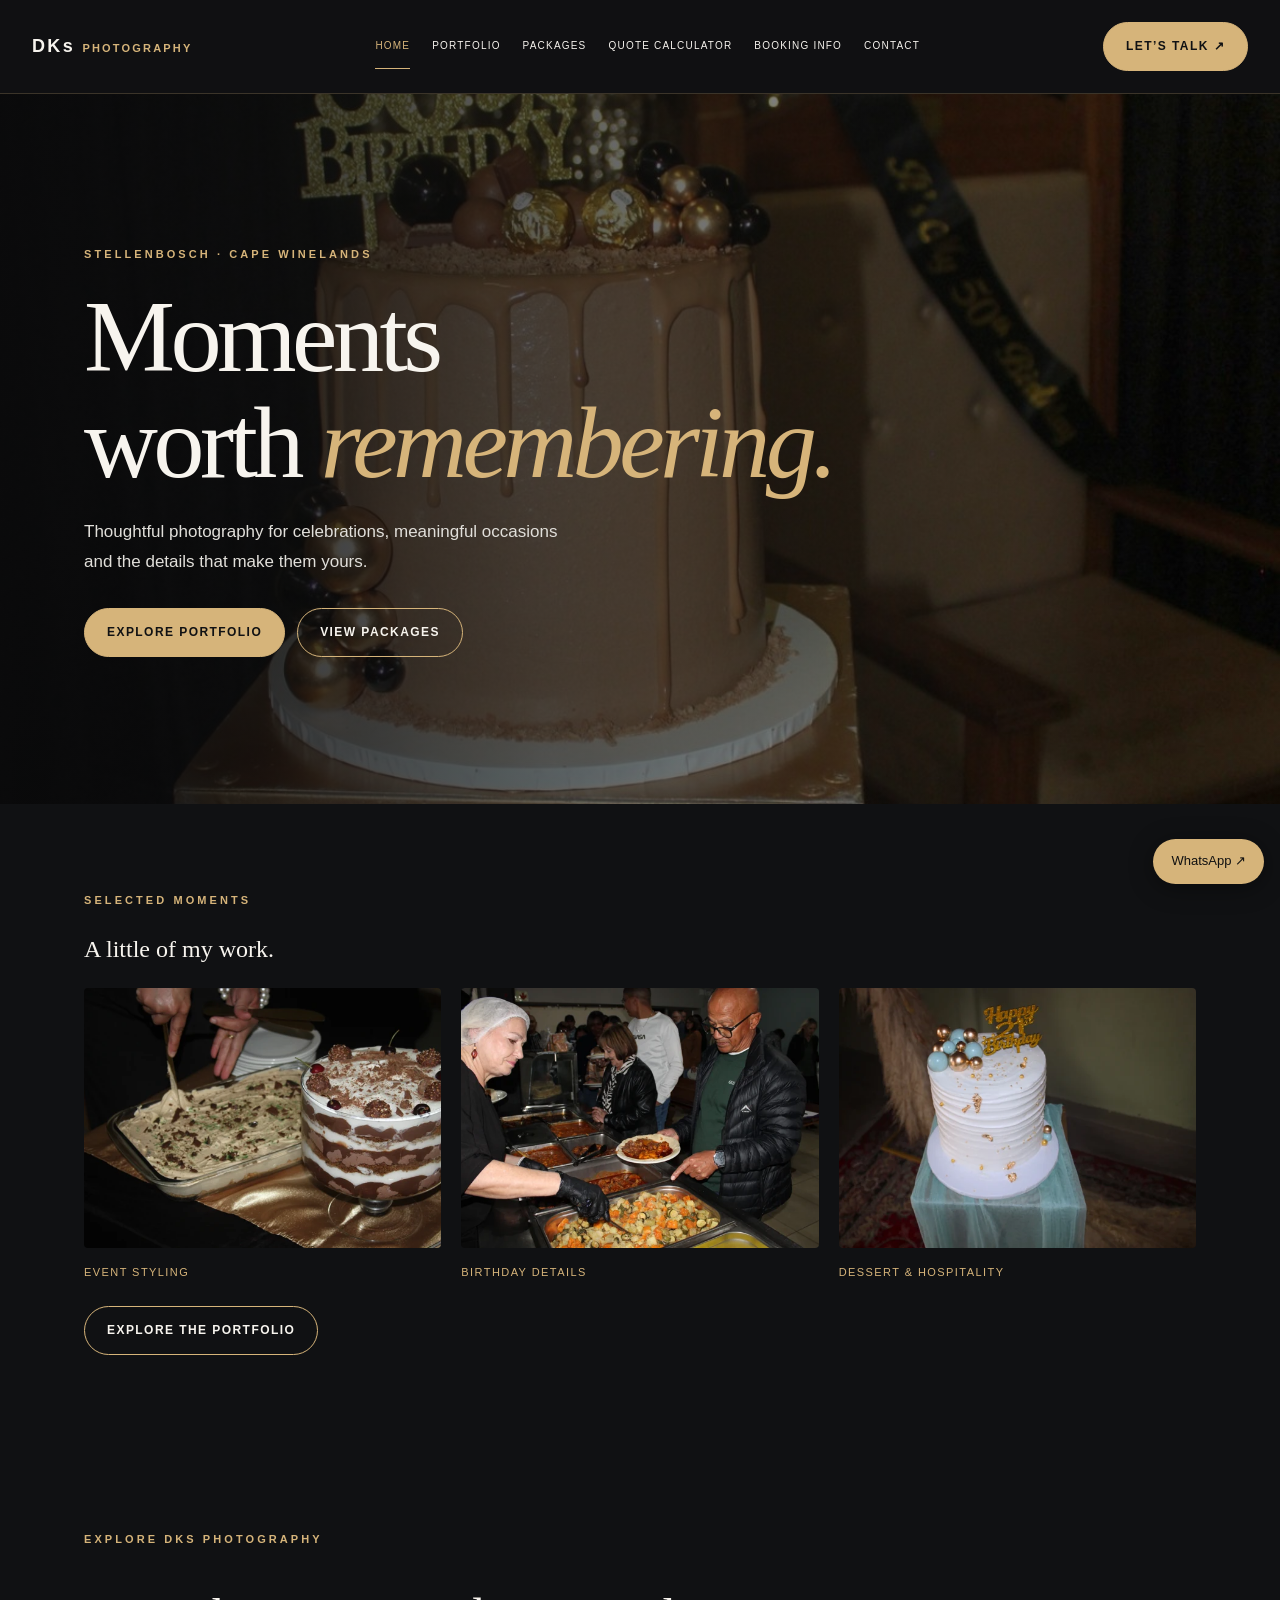
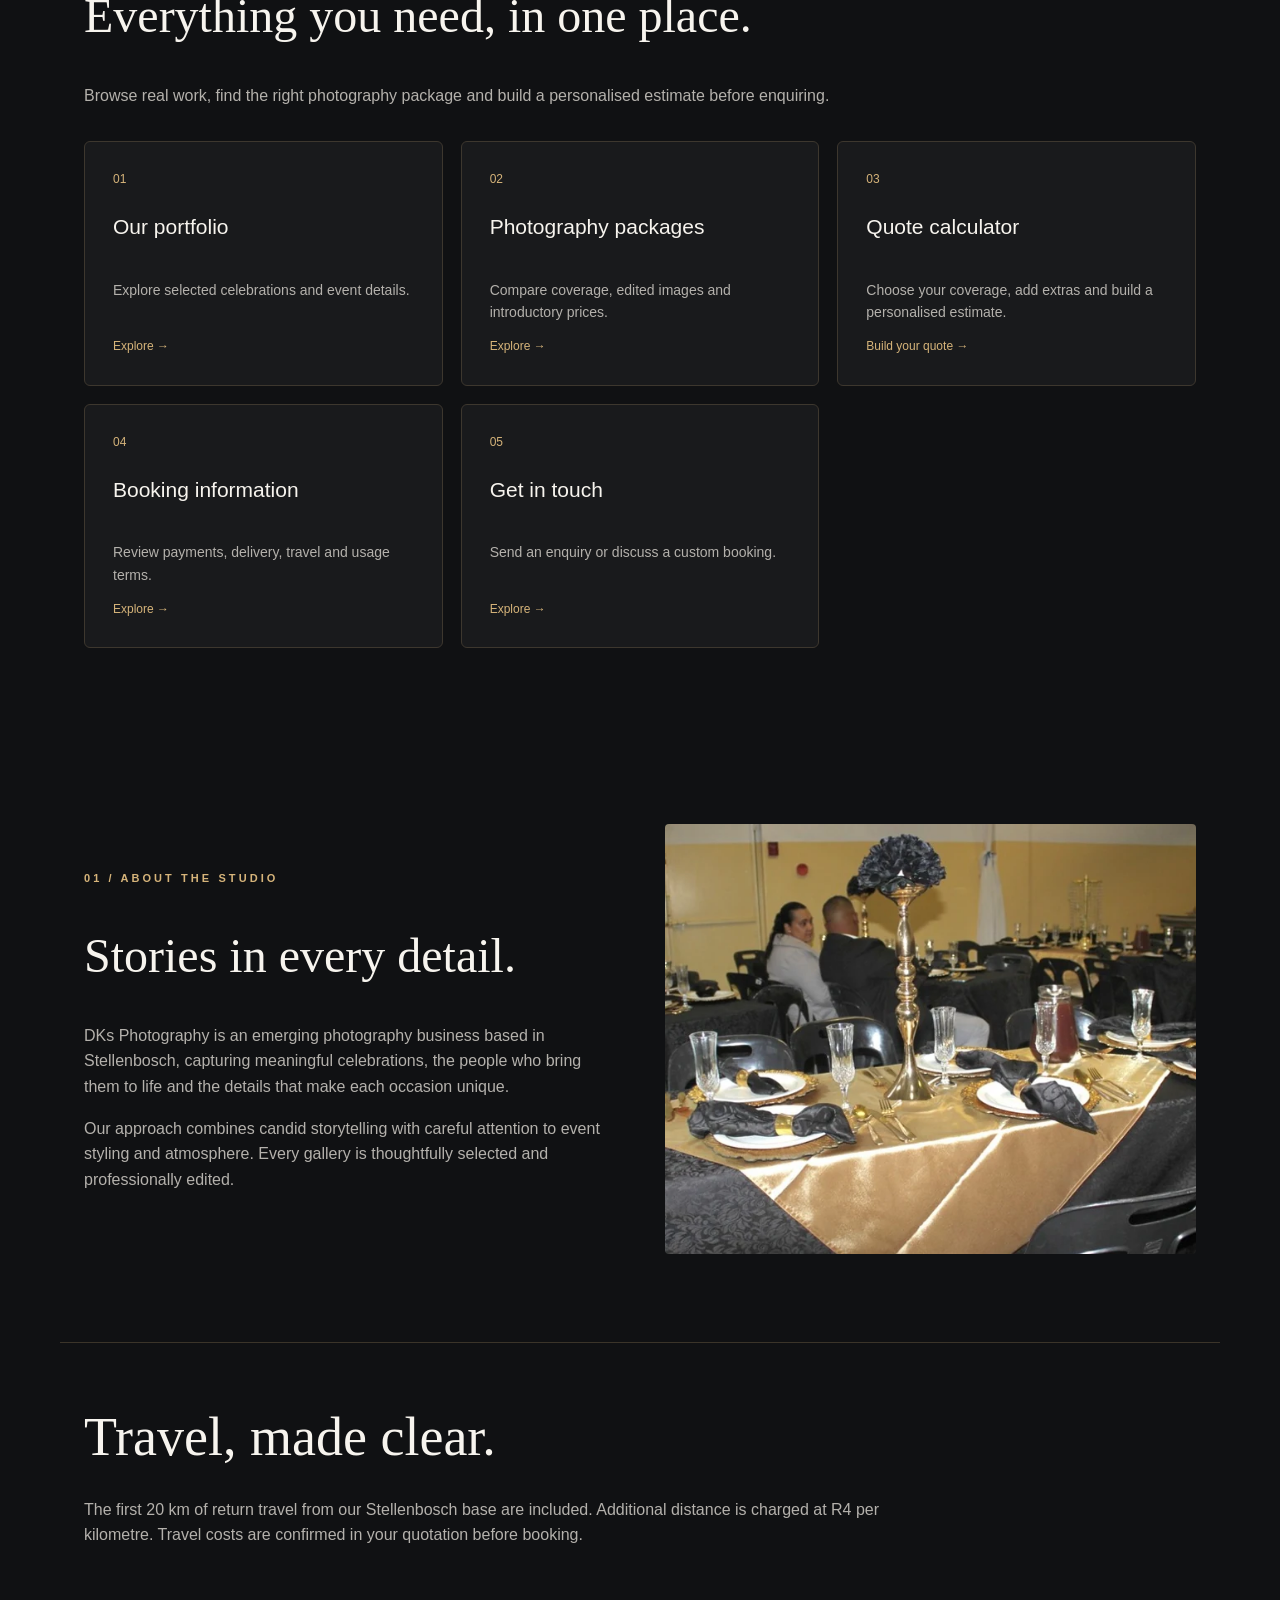
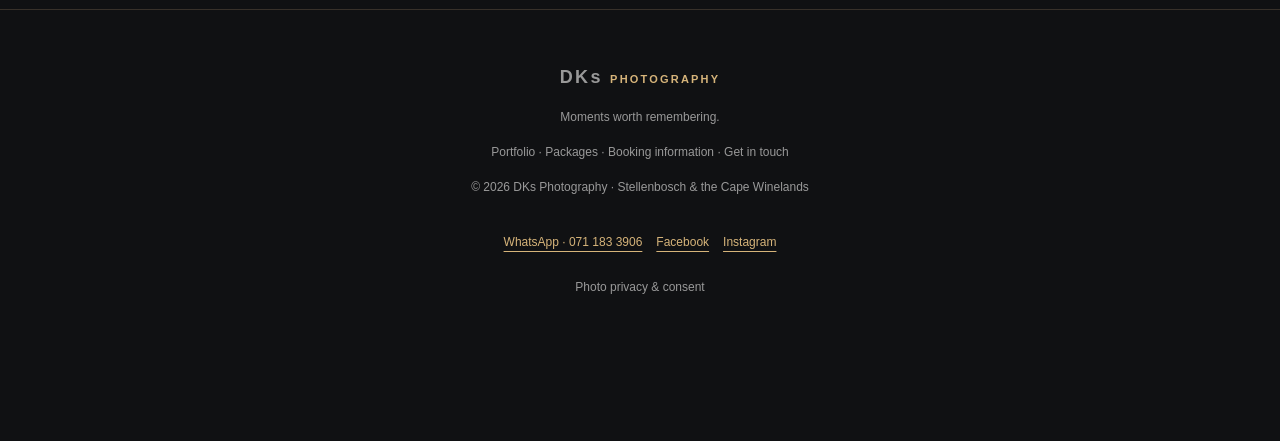
==== index.html @ 0bc43868 "Update return travel pricing and add photo privacy choices" ====
<!doctype html><html lang="en-ZA"><head><meta charset="utf-8"><meta name="viewport" content="width=device-width,initial-scale=1"><meta name="theme-color" content="#101113"><meta name="description" content="DKs Photography home — thoughtful event, wedding, portrait and brand photography in Stellenbosch and the Cape Winelands."><title>Home | DKs Photography</title><link rel="icon" href="assets/favicon.svg" type="image/svg+xml"><link rel="stylesheet" href="assets/styles.css?v=20261106-privacy"><script src="assets/config.js?v=20261106-privacy" defer></script><script src="assets/site.js?v=20261106-privacy" defer></script><link rel="canonical" href="https://wdominick920-del.github.io/Dks-fotos/index.html"><meta property="og:url" content="https://wdominick920-del.github.io/Dks-fotos/index.html"><meta property="og:type" content="website"><meta property="og:title" content="Home | DKs Photography"><meta property="og:description" content="DKs Photography home — thoughtful event, wedding, portrait and brand photography in Stellenbosch and the Cape Winelands."><meta property="og:image" content="https://wdominick920-del.github.io/Dks-fotos/assets/photo-47668818cc10.jpg"></head><body><a class="skip-link" href="#main">Skip to content</a><header><div class="nav"><a class="logo" href="index.html" aria-label="DKs Photography home">DKs <span>PHOTOGRAPHY</span></a><button aria-label="Toggle main navigation" class="menu-toggle" aria-expanded="false" aria-controls="primary-nav">Menu <span aria-hidden="true">☰</span></button><nav id="primary-nav" aria-label="Main navigation"><a href="index.html" aria-current="page">Home</a><a href="portfolio.html">Portfolio</a><a href="packages.html">Packages</a><a href="quote.html">Quote calculator</a><a href="booking.html">Booking info</a><a href="contact.html">Contact</a></nav><a class="btn nav-cta" href="contact.html">Let’s talk ↗</a></div></header><main id="main"><section class="hero" data-view="home" id="home"><div class="hero-inner"><div class="eyebrow">Stellenbosch · Cape Winelands</div><h1>Moments<br/>worth <em>remembering.</em></h1><p>Thoughtful photography for celebrations, meaningful occasions and the details that make them yours.</p><div class="hero-actions"><a class="btn" href="portfolio.html">Explore portfolio</a><a class="btn outline" href="packages.html">View packages</a></div></div></section><section class="wrap"><div class="eyebrow">SELECTED MOMENTS</div><h2>A little of my work.</h2><div class="featured-grid"><figure class="photo photo-0"><img srcset="assets/photo-7fd938675425-640.webp 640w, assets/photo-7fd938675425-1280.webp 1280w" sizes="(max-width: 650px) 100vw, 50vw" width="2048" height="1365" decoding="async" alt="Dessert table at a celebration" loading="lazy" src="assets/photo-7fd938675425.jpg"/><figcaption>Event styling</figcaption></figure><figure class="photo photo-1"><img srcset="assets/photo-883bf5cc299d-640.webp 640w, assets/photo-883bf5cc299d-1280.webp 1280w" sizes="(max-width: 650px) 100vw, 50vw" width="2048" height="1365" decoding="async" alt="Guests enjoying the event buffet" loading="lazy" src="assets/photo-883bf5cc299d.jpg"/><figcaption>Birthday details</figcaption></figure><figure class="photo photo-2"><img srcset="assets/photo-1a4375bd364d-640.webp 640w, assets/photo-1a4375bd364d-1280.webp 1280w" sizes="(max-width: 650px) 100vw, 50vw" width="1600" height="1066" decoding="async" alt="Elegant 21st birthday cake" loading="lazy" src="assets/photo-1a4375bd364d.jpg"/><figcaption>Dessert &amp; hospitality</figcaption></figure></div><a class="btn outline" href="portfolio.html">Explore the portfolio</a></section><section class="wrap landing-links" data-view="home" id="explore"><div class="eyebrow">EXPLORE DKs PHOTOGRAPHY</div><h2>Everything you need, in one place.</h2><p>Browse real work, find the right photography package and build a personalised estimate before enquiring.</p><div class="landing-grid"><a class="landing-card" href="portfolio.html"><span class="card-number">01</span><h3>Our portfolio</h3><p>Explore selected celebrations and event details.</p><span class="card-arrow">Explore →</span></a><a class="landing-card" href="packages.html"><span class="card-number">02</span><h3>Photography packages</h3><p>Compare coverage, edited images and introductory prices.</p><span class="card-arrow">Explore →</span></a><a class="landing-card" href="quote.html"><span class="card-number">03</span><h3>Quote calculator</h3><p>Choose your coverage, add extras and build a personalised estimate.</p><span class="card-arrow">Build your quote →</span></a><a class="landing-card" href="booking.html"><span class="card-number">04</span><h3>Booking information</h3><p>Review payments, delivery, travel and usage terms.</p><span class="card-arrow">Explore →</span></a><a class="landing-card" href="contact.html"><span class="card-number">05</span><h3>Get in touch</h3><p>Send an enquiry or discuss a custom booking.</p><span class="card-arrow">Explore →</span></a></div></section><section class="wrap about" data-view="home"><div><div class="eyebrow">01 / About the studio</div><h2>Stories in every detail.</h2><p class="lead">DKs Photography is an emerging photography business based in Stellenbosch, capturing meaningful celebrations, the people who bring them to life and the details that make each occasion unique.</p><p class="lead">Our approach combines candid storytelling with careful attention to event styling and atmosphere. Every gallery is thoughtfully selected and professionally edited.</p></div><img srcset="assets/photo-38b8981ca8ee-640.webp 640w, assets/photo-38b8981ca8ee-1280.webp 1280w" sizes="(max-width: 650px) 100vw, 50vw" width="646" height="654" decoding="async" alt="Elegant event table photographed by DKs Photography" src="assets/photo-38b8981ca8ee.jpg"/></section><section class="wrap travel-policy"><h2>Travel, made clear.</h2><p data-travel-policy>The first 20 km of return travel from our Stellenbosch base are included. Additional distance is charged at R4 per kilometre. Travel costs are confirmed in your quotation before booking.</p></section></main><footer><a class="logo" href="index.html">DKs <span>PHOTOGRAPHY</span></a><p>Moments worth remembering.</p><div><a href="portfolio.html">Portfolio</a> · <a href="packages.html">Packages</a> · <a href="booking.html">Booking information</a> · <a href="contact.html">Get in touch</a></div><p>© 2026 DKs Photography · Stellenbosch &amp; the Cape Winelands</p><div class="social-links"><a href="https://wa.me/27711833906" target="_blank" rel="noopener noreferrer">WhatsApp · 071 183 3906</a><a href="https://www.facebook.com/profile.php?id=61596305489617" target="_blank" rel="noopener noreferrer">Facebook</a><a href="https://www.instagram.com/dks._.photography/" target="_blank" rel="noopener noreferrer">Instagram</a></div><p><a href="privacy.html">Photo privacy &amp; consent</a></p></footer><a class="floating-whatsapp" href="https://wa.me/27711833906?text=Hello%20DKs%20Photography%2C%20I%20would%20like%20to%20enquire%20about%20a%20shoot." target="_blank" rel="noopener noreferrer" aria-label="Prepare an enquiry in WhatsApp">WhatsApp ↗</a></body></html>
---- assets/styles.css ----
:root{--bg:#101113;--panel:#1a1b1e;--gold:#c9a66b;--muted:#aaa9a7;--white:#f7f4ee}*{box-sizing:border-box}html{scroll-behavior:smooth}body{margin:0;background:var(--bg);color:var(--white);font-family:Arial,Helvetica,sans-serif;line-height:1.6}a{color:inherit;text-decoration:none}header{position:sticky;top:0;z-index:9;background:#111113ed;border-bottom:1px solid #3b3429;backdrop-filter:blur(12px)}.nav{max-width:1160px;margin:auto;padding:16px 24px;display:flex;align-items:center;justify-content:space-between;gap:16px}.logo{font-weight:800;letter-spacing:.13em;font-size:19px}.logo span{color:var(--gold)}nav{display:flex;gap:22px;align-items:center}nav a{font-size:12px;text-transform:uppercase;letter-spacing:.12em}nav a:hover,.mini-cta:hover{color:var(--gold)}.btn{display:inline-block;background:var(--gold);color:#101113;padding:12px 22px;border-radius:2px;font-weight:700;font-size:12px;letter-spacing:.12em;text-transform:uppercase}.btn:hover{background:#e5c68e}.hero{min-height:680px;display:flex;align-items:end;background:linear-gradient(90deg,rgba(10,10,11,.94),rgba(10,10,11,.55) 58%,rgba(10,10,11,.14)),url('photo-47668818cc10.jpg') center/cover no-repeat}.hero-inner{max-width:1160px;width:100%;margin:auto;padding:100px 24px 95px}.eyebrow,.section-no{color:var(--gold);font-size:11px;font-weight:700;letter-spacing:.28em;text-transform:uppercase}.hero h1{font-size:clamp(48px,8vw,108px);line-height:.98;letter-spacing:-.045em;margin:20px 0}.hero h1 em{font-style:normal;color:var(--gold)}.hero p{max-width:500px;color:#e1dfda;font-size:17px}.hero-actions{display:flex;gap:12px;flex-wrap:wrap;margin-top:30px}.outline{border:1px solid #c9a66b;color:var(--white);background:transparent}.wrap{max-width:1160px;margin:auto;padding:95px 24px}.section-heading{max-width:750px;margin-bottom:38px}.section-heading h2{font-size:clamp(32px,5vw,58px);line-height:1.12;letter-spacing:-.03em;margin:12px 0}.section-heading p,.lead{color:var(--muted)}.about{display:grid;grid-template-columns:1fr 1fr;gap:50px;align-items:center}.about img{width:100%;height:430px;object-fit:cover}.photo-grid{display:grid;grid-template-columns:repeat(3,1fr);gap:18px}.photo{margin:0;position:relative;overflow:hidden;background:#222}.photo img{width:100%;height:300px;object-fit:cover;display:block;transition:transform .3s}.photo:hover img{transform:scale(1.035)}.photo figcaption{font-size:11px;letter-spacing:.13em;color:var(--gold);text-transform:uppercase;padding:12px 0}.photo-0{grid-column:span 2}.photo-0 img{height:420px}.photo-1 img{height:420px}.pricing-area{background:#171719}.pricing-grid{display:grid;grid-template-columns:repeat(2,minmax(0,1fr));gap:22px}.pricing-card{background:#101113;border:1px solid #3d372f;padding:30px;scroll-margin-top:100px}.pricing-card h3{font-size:25px;margin:10px 0}.pricing-card>p{color:var(--muted);font-size:14px;min-height:48px}.package{border-top:1px solid #353331;padding:13px 0;display:flex;align-items:center;justify-content:space-between;gap:14px}.package strong{font-size:14px}.package small{display:block;color:var(--muted);font-size:12px}.package span{color:var(--gold);font-weight:700;white-space:nowrap}.mini-cta{display:inline-block;margin-top:15px;color:var(--white);font-size:12px;text-transform:uppercase;letter-spacing:.12em}.addon-grid{display:grid;grid-template-columns:1fr 1fr;gap:0 32px}.addon{padding:15px 0;border-bottom:1px solid #393632;display:flex;justify-content:space-between;gap:15px}.addon b{color:var(--gold);white-space:nowrap}.note{color:var(--muted);font-size:13px;margin-top:20px}.terms{display:grid;grid-template-columns:1fr 1fr;gap:12px 24px}details{border-bottom:1px solid #494138;padding:12px 0}summary{cursor:pointer;font-weight:700}details p{color:var(--muted);font-size:14px;margin:12px 0}.contact{background:linear-gradient(130deg,#242018,#111113);border-top:1px solid #4c402f;text-align:center}.contact h2{font-size:clamp(36px,6vw,70px);line-height:1.1}.contact-links{display:flex;justify-content:center;gap:14px;flex-wrap:wrap;margin-top:28px}footer{border-top:1px solid #38312a;padding:24px;text-align:center;color:#999;font-size:12px}.quicknav{display:flex;flex-wrap:wrap;gap:10px;margin:20px 0 34px}.quicknav a{border:1px solid #5a4b37;color:#ded4c4;font-size:12px;padding:8px 12px}.quicknav a:hover{background:#4b3922}@media(max-width:750px){.nav{padding:12px 16px}.nav nav{gap:12px}.nav nav a:nth-child(2){display:none}.nav .btn{padding:10px;font-size:10px}.hero{min-height:570px;background-position:60% center}.hero-inner{padding:70px 20px}.wrap{padding:65px 20px}.about,.pricing-grid,.terms,.addon-grid{grid-template-columns:1fr}.about img{height:300px}.photo-grid{grid-template-columns:1fr 1fr;gap:10px}.photo-0{grid-column:span 2}.photo img,.photo-0 img,.photo-1 img{height:230px}.pricing-card{padding:22px}.package strong{font-size:13px}.package small{font-size:11px}}@media print{header,.hero-actions,.quicknav,.mini-cta{display:none}body{background:white;color:black}.pricing-card{break-inside:avoid;border:1px solid #ccc}.pricing-area{background:white}.package span{color:#85622b}}

.quote-panel{background:#1a1b1e;border:1px solid #574831;border-radius:10px;padding:clamp(18px,4vw,36px);margin:20px 0}.quote-grid{display:grid;grid-template-columns:repeat(2,minmax(0,1fr));gap:18px}.quote-field{display:flex;flex-direction:column;gap:7px}.quote-field label{font-size:12px;letter-spacing:.08em;text-transform:uppercase;color:#d8c39e}.quote-field select,.quote-field input{width:100%;padding:13px;background:#101113;border:1px solid #64563f;border-radius:5px;color:#fff;font:inherit}.quote-field select:focus,.quote-field input:focus{outline:2px solid #c9a66b}.quote-field option{background:#101113}.quote-field small{color:#aaa9a7}.quote-full{grid-column:1/-1}.quote-checks{display:grid;grid-template-columns:repeat(2,minmax(0,1fr));gap:12px}.quote-checks label{display:flex;align-items:center;gap:9px;color:#eee;font-size:14px}.quote-checks input{accent-color:#c9a66b}.quote-result{border-top:1px solid #574831;margin-top:24px;padding-top:20px}.quote-line{display:flex;justify-content:space-between;gap:15px;margin:8px 0}.quote-total{display:flex;justify-content:space-between;gap:15px;font-size:clamp(22px,4vw,32px);color:#c9a66b;font-weight:800;border-top:1px solid #574831;padding-top:15px;margin-top:15px}.quote-actions{display:flex;gap:12px;flex-wrap:wrap;margin-top:18px}.quote-actions button{cursor:pointer;border:1px solid #c9a66b;padding:12px 20px;background:#c9a66b;color:#111;font-weight:700}.quote-actions button.secondary{background:transparent;color:#c9a66b}.quote-disclaimer{font-size:12px;color:#aaa9a7;margin-top:14px}@media(max-width:650px){.quote-grid,.quote-checks{grid-template-columns:1fr}}

/* Refined quote builder */
.quote-panel{background:transparent;border:0;padding:0;max-width:none}.quote-intro{margin-bottom:24px}.quote-intro h3{font-size:clamp(23px,3vw,34px);margin:5px 0}.quote-intro p{color:var(--muted);margin:0}.step-label{color:var(--gold);font-size:11px;font-weight:700;letter-spacing:.19em}.quote-modern{display:grid;grid-template-columns:minmax(0,1.35fr) minmax(300px,.85fr);gap:24px;align-items:start}.quote-controls{display:grid;gap:18px}.quote-step,.quote-summary{border:1px solid #49402f;background:#1a1b1e;border-radius:16px;padding:25px}.step-heading{display:flex;gap:15px;align-items:flex-start;margin-bottom:20px}.step-num{display:grid;place-items:center;background:#332b20;border:1px solid #756044;color:#e6c58b;border-radius:50%;width:37px;height:37px;flex-shrink:0;font-weight:700;font-size:13px}.step-heading h3,.summary-head h3{font-size:20px;margin:0 0 3px}.step-heading p,.summary-head p{color:var(--muted);font-size:13px;margin:0}.quote-step .quote-field{margin:0 0 15px}.quote-step .quote-field:last-child{margin-bottom:0}.quote-field label{display:block;font-weight:600;font-size:13px;margin-bottom:7px}.quote-step select,.quote-step input[type=number]{width:100%;min-height:48px;border:1px solid #625540;border-radius:9px;background:#101113;color:#f7f4ee;padding:12px 14px;font:inherit}.quote-step select:focus,.quote-step input:focus{outline:2px solid var(--gold);outline-offset:2px}.package-detail{padding:12px 15px;background:#26241f;border-radius:9px;color:#dfd2bb;font-size:13px}.quote-checks{display:grid;gap:10px;margin-top:10px}.quote-checks label{display:flex;gap:12px;align-items:center;background:#242426;border:1px solid #393735;border-radius:10px;padding:12px;cursor:pointer}.quote-checks input{accent-color:#c9a66b;width:18px;height:18px;flex-shrink:0}.quote-checks b{display:block;font-size:13px;font-weight:600}.quote-checks small{display:block;color:#c9a66b;font-size:12px}.distance-input{position:relative}.distance-input input{padding-right:95px!important}.distance-input span{position:absolute;right:14px;top:50%;transform:translateY(-50%);font-size:12px;color:#d1c2aa}.quote-field small{display:block;color:var(--muted);font-size:12px;margin-top:8px}.travel-preview{display:flex;justify-content:space-between;gap:12px;padding:14px;border:1px solid #4b422f;background:#25231e;border-radius:10px}.travel-preview strong{color:#e6c58b}.quote-summary{position:sticky;top:90px}.summary-head{margin-bottom:20px}.quote-summary #qbreakdown{border-bottom:1px solid #4a4236;padding-bottom:14px}.quote-summary .quote-line{display:flex;justify-content:space-between;gap:12px;align-items:baseline;padding:9px 0;font-size:13px}.quote-summary .quote-line span{color:#d0cbc3}.quote-summary .quote-line strong{white-space:nowrap}.quote-summary .quote-total{display:flex;align-items:center;justify-content:space-between;gap:10px;padding:19px 0 12px;border-bottom:1px solid #4a4236}.quote-total strong{color:#e6c58b;font-size:25px}.quote-actions{display:grid;gap:10px;margin-top:22px}.quote-actions button{width:100%;min-height:44px;border-radius:8px;cursor:pointer}.quote-disclaimer{font-size:11px;color:var(--muted);line-height:1.6;margin-top:16px}#calculator [hidden]{display:none!important}@media(max-width:850px){.quote-modern{grid-template-columns:1fr}.quote-summary{position:static}.quote-step,.quote-summary{padding:19px}}@media(max-width:480px){.quote-total strong{font-size:21px}}
/* Shared multi-page design */
:root{--gold:#d6b47a;--muted:#b4b1ac}body{font-family:Arial,Helvetica,sans-serif}h1,h2{font-family:Georgia,'Times New Roman',serif;font-weight:400}.section-heading h1,.contact-page h1{font-size:clamp(40px,6vw,72px);line-height:1.08;letter-spacing:-.035em;margin:16px 0 22px}a,button,input,select,textarea{touch-action:manipulation}a:focus-visible,button:focus-visible,summary:focus-visible{outline:2px solid var(--gold);outline-offset:6px}.nav{max-width:1360px;padding:22px 32px}.logo{font-size:18px;white-space:nowrap}.logo span{font-size:11px;letter-spacing:.2em}nav{gap:22px}nav a{font-size:10px;padding:9px 0;border-bottom:1px solid transparent}nav a[aria-current=page]{color:var(--gold);border-color:var(--gold)}.btn{border:1px solid var(--gold);border-radius:4px;padding:14px 22px;cursor:pointer;transition:background .2s,transform .2s}.btn:hover{transform:translateY(-2px)}.hero{min-height:710px}.hero h1{font-weight:400;line-height:1.04;font-size:clamp(54px,8vw,108px)}.hero h1 em{font-style:italic}.hero p{line-height:1.8}.wrap{padding-top:88px;padding-bottom:88px}.about h2,.landing-links h2{font-size:clamp(32px,4vw,48px);line-height:1.15}.about img{border-radius:4px}.landing-grid{display:grid;grid-template-columns:repeat(3,1fr);gap:18px;margin-top:32px}.landing-card{display:flex;flex-direction:column;padding:28px;background:#191a1c;border:1px solid #3d372e;border-radius:6px;min-height:220px;transition:border-color .2s,transform .2s}.landing-card:hover{border-color:var(--gold);transform:translateY(-4px)}.landing-card h3{font-size:21px;font-weight:400}.landing-card p{color:var(--muted);font-size:14px}.card-arrow{margin-top:auto}.card-number,.card-arrow{color:var(--gold);font-size:12px}.landing-links>p{color:var(--muted)}.page-breadcrumb{max-width:1112px;margin:auto;padding:26px 24px 0;color:var(--muted);font-size:12px}.wrap>.page-breadcrumb{padding:0;margin-bottom:35px}.pricing-card{border-radius:6px}.photo{background:transparent}.photo img{border-radius:4px}.photo figcaption{padding:16px 0 24px}.contact-layout{display:grid;grid-template-columns:.8fr 1.2fr;gap:70px}.contact-details h2{font-size:36px;line-height:1.2;margin-top:0}.contact-details p{color:var(--muted)}.contact-details>a{display:block;color:var(--gold);margin:20px 0;overflow-wrap:anywhere}.contact-details img{width:100%;height:240px;object-fit:cover;border-radius:5px;margin-top:20px}.form-grid{display:grid;grid-template-columns:1fr 1fr;gap:22px}.full{grid-column:1/-1}form label{display:block;font-size:13px;margin-bottom:9px;color:#e8dfd0}form input,form select,form textarea{width:100%;padding:14px;background:#191a1d;color:var(--white);border:1px solid #51493d;border-radius:5px;font:inherit}form textarea{resize:vertical;min-height:150px}form input:focus,form select:focus,form textarea:focus{outline:2px solid var(--gold);outline-offset:2px}.consent{display:flex;gap:12px;align-items:flex-start;margin:25px 0;color:var(--muted);line-height:1.6}.consent input{width:18px;height:18px;flex-shrink:0;accent-color:var(--gold);margin:3px 0}#form-status,#email-fallback{color:var(--gold)}footer{padding:50px 24px;line-height:1.9}footer a:hover{color:var(--gold)}.skip-link{position:fixed;top:-100px;left:16px;background:var(--gold);color:#111;padding:12px;z-index:99}.skip-link:focus{top:12px}.menu-toggle{display:none}html{scroll-padding-top:110px}.quote-summary{top:115px}
@media(max-width:1000px){.nav{padding:18px 24px;flex-wrap:wrap}.menu-toggle{display:block;margin-left:auto;background:transparent;color:var(--white);border:1px solid #625540;padding:10px 14px;border-radius:4px;font:inherit}.nav-cta{display:none}#primary-nav{display:flex;width:100%;order:3;flex-wrap:wrap;padding-top:12px;gap:12px 24px}body.has-js #primary-nav{display:none}body.has-js #primary-nav.is-open{display:flex}.nav nav a:nth-child(2){display:block}.nav nav a{font-size:12px}.contact-layout{gap:32px}.landing-grid{grid-template-columns:repeat(2,1fr)}}
@media(max-width:650px){.wrap{padding:55px 22px}.hero{min-height:620px}.hero-inner{padding:85px 22px}.hero h1{font-size:62px}.landing-grid,.contact-layout,.form-grid{grid-template-columns:1fr}.full{grid-column:auto}.contact-details img{height:220px}.contact-layout{gap:38px}.logo{font-size:17px}.logo span{font-size:9px}.nav{padding:15px 20px}.photo-grid{grid-template-columns:1fr}.photo-0{grid-column:auto}.photo img,.photo-0 img,.photo-1 img{height:310px}.quote-summary{position:static}.hero-actions .btn{padding:13px 16px}.package{align-items:flex-start}.package small{max-width:200px}.contact-page h1{font-size:52px}}
@media(prefers-reduced-motion:reduce){html{scroll-behavior:auto}*,*::before,*::after{transition:none!important}}
/* Client feedback, expanded portfolio and accessible handoffs */
[hidden]{display:none!important}.behind-lens{border-bottom:1px solid #51442f}.behind-lens h2,.review-invite h2,.travel-policy h2{font-size:clamp(32px,5vw,54px);margin:16px 0}.intro-copy{max-width:790px;font-size:18px;line-height:1.9;color:#d5d0c7}.action-row,.social-links{display:flex;flex-wrap:wrap;gap:14px;align-items:center;margin-top:22px}.social-links{justify-content:center}.contact-details .social-links{justify-content:flex-start}.social-links a,.package-enquiry,#quote-drafts a{display:inline-flex;align-items:center;min-height:44px;color:var(--gold);text-decoration:underline;text-underline-offset:5px}.floating-whatsapp{position:fixed;bottom:16px;right:16px;z-index:8;background:#d6b47a;color:#111;padding:12px 18px;border-radius:30px;font-size:13px;box-shadow:0 4px 24px #0006}body{padding-bottom:80px}footer{padding-bottom:50px}.featured-grid{display:grid;grid-template-columns:repeat(3,minmax(0,1fr));gap:20px}.featured-grid .photo{grid-column:auto}.featured-grid img{height:260px;width:100%;object-fit:cover}.photo-open{display:block;width:100%;padding:0;border:0;background:transparent;cursor:zoom-in;color:inherit}.photo-viewer{width:min(1100px,94vw);max-height:94dvh;background:#171719;color:var(--white);border:1px solid #8c734c;border-radius:10px;padding:20px}.photo-viewer::backdrop{background:#000d}.photo-viewer img{display:block;width:100%;height:65dvh;object-fit:contain;margin-top:12px}.photo-viewer button{min-height:44px;background:#d6b47a;color:#111;border:0;border-radius:4px;padding:10px 18px;font:inherit;cursor:pointer}.photo-viewer p{margin:12px 0}.rating{padding:20px;border:1px solid #625540;margin:24px 0;display:flex;flex-wrap:wrap;gap:16px}.rating legend{padding:0 8px}.rating label{display:flex;align-items:center;gap:8px;min-height:44px;margin:0}.rating input{width:20px;height:20px;accent-color:var(--gold)}.rating label span[aria-hidden]{color:var(--gold)}.review-page form{max-width:850px}.review-page input:disabled{opacity:.5}form input,form select,form textarea{font-size:16px;min-width:0}form label{line-height:1.6}.package-enquiry{font-size:13px}.package{flex-wrap:wrap}.booking-steps li{padding:10px}.travel-policy{padding-top:35px;padding-bottom:45px;border-top:1px solid #3b3429}.travel-policy p{max-width:800px;color:var(--muted)}#quote-drafts a{display:block}nav a{min-height:44px;display:inline-flex;align-items:center}.photo-viewer:focus-visible{outline:2px solid var(--gold)}
@media(max-width:650px){.featured-grid{grid-template-columns:1fr}.featured-grid img{height:auto;max-height:320px}.intro-copy{font-size:16px}.rating{display:grid;gap:5px}.photo-viewer{padding:12px}.photo-viewer img{height:55dvh}.action-row .btn{max-width:100%;white-space:normal}.quote-total{flex-wrap:wrap}.form-grid>*{min-width:0}.hero h1{font-size:clamp(42px,12vw,62px)}.floating-whatsapp{bottom:12px;right:12px}}
/* On narrow screens the shortcut stays in the document flow, clear of content. */
@media(max-width:1279px){.floating-whatsapp{position:static;display:table;width:max-content;margin:16px 16px 16px auto}body{padding-bottom:0}}

.behind-lens h1{font-size:clamp(40px,6vw,72px);line-height:1.08;margin:16px 0 30px}

.personal-instagram{max-width:790px;margin-top:28px;color:var(--muted);line-height:1.8}.personal-instagram a{color:var(--gold);text-decoration:underline;text-underline-offset:4px;display:inline-block;min-height:44px;padding:8px 0;overflow-wrap:anywhere}.sr-only{position:absolute;width:1px;height:1px;padding:0;margin:-1px;overflow:hidden;clip:rect(0,0,0,0);white-space:nowrap;border:0}
/* One place to compare packages and customise an estimate. */
#calculator .section-heading{max-width:850px}#calculator .quote-modern{grid-template-columns:minmax(0,1.6fr) minmax(310px,1fr);gap:28px}#calculator .quote-step{padding:28px}.package-picker{display:grid;grid-template-columns:repeat(2,minmax(0,1fr));gap:14px;margin:22px 0}.package-option{display:flex;flex-direction:column;align-items:flex-start;text-align:left;gap:10px;border:1px solid #5b5142;border-radius:12px;padding:22px 18px;background:#131416;color:var(--white);cursor:pointer;font:inherit;min-height:210px;transition:border-color .15s,background .15s}.package-option:hover{border-color:var(--gold);background:#24211c}.package-option[aria-pressed=true]{border:2px solid var(--gold);padding:21px 17px;background:linear-gradient(140deg,#30291f,#1c1b19)}.package-name{font-size:17px;font-weight:600}.package-price{font-family:Georgia,serif;font-size:29px;font-weight:400;color:var(--gold)}.package-coverage{font-size:13px;line-height:1.6;color:#c6c1b7}.package-select-label{margin-top:auto;font-size:12px;letter-spacing:.03em;color:var(--gold);padding-top:9px}.service-description{color:var(--muted);font-size:14px;line-height:1.7;margin:12px 0 0}.has-js .package-select{display:none}.quote-actions>a.btn{text-align:center;line-height:1.6;text-decoration:none;white-space:normal}#quote-drafts{display:grid;gap:8px}#quote-drafts a{white-space:normal;line-height:1.6}.enquiry-estimate{padding:24px;border:1px solid #77603f;border-radius:12px;background:#211e19;margin-bottom:28px}.enquiry-estimate h2{font-size:28px;line-height:1.2;margin:12px 0 20px}.enquiry-estimate textarea{background:#141516;line-height:1.75;font-size:14px;min-height:260px}.enquiry-estimate a{display:inline-flex;align-items:center;min-height:44px;margin-top:12px;color:var(--gold);text-decoration:underline}.enquiry-estimate label{font-size:13px}#qcategory{font-size:16px}#calculator .quote-summary{top:115px}.quote-summary .summary-head h3{font-family:Georgia,serif;font-weight:400;font-size:28px}.package-option:focus-visible{outline:3px solid #fff;outline-offset:4px}
@media(max-width:1000px){#calculator .quote-modern{grid-template-columns:1fr}#calculator .quote-summary{position:static}#calculator .quote-step{padding:22px}.package-picker{grid-template-columns:repeat(2,minmax(0,1fr))}}
@media(max-width:430px){.package-picker{grid-template-columns:1fr}.package-option{min-height:185px}.package-price{font-size:32px}#calculator .quote-step{padding:18px}.enquiry-estimate{padding:18px}.enquiry-estimate textarea{font-size:16px}.quote-summary .quote-total{font-size:23px}}

.enquiry-estimate textarea{font-size:16px}#service:disabled{opacity:1;color:var(--white);background:#25221d;cursor:default}

.builder-step-link{display:inline-flex;min-height:44px;align-items:center;margin-top:16px;color:var(--gold);font-size:13px;text-decoration:underline;text-underline-offset:4px}
/* Softer, separate package catalogue and quote studio. */
.btn{border-radius:999px}.pricing-card,.quote-step,.quote-summary{border-radius:26px!important}.pricing-card{background:linear-gradient(145deg,#1d1d1f,#151517);border-color:#514534;padding:32px}.catalogue-services{gap:28px}.catalogue-package{background:#141517;border:1px solid #403a31;border-radius:18px;padding:18px;margin:14px 0}.catalogue-package .package{border:0;padding:0 0 16px}.catalogue-package .btn{font-size:10px;padding:10px 16px;min-height:42px;letter-spacing:.07em}.quicknav{gap:10px}.quicknav a{border-radius:999px;padding:12px 18px;min-height:44px;background:#211e19;border-color:#5c4c35}.quicknav a:hover{background:#423421}.pricing-card h3{font-family:Georgia,serif;font-weight:400;font-size:29px}.pricing-card>p{line-height:1.8}.pricing-area{background:radial-gradient(ellipse at top,#29221944,transparent 65%),#101113}.quote-step,.quote-summary{box-shadow:0 16px 50px #0002}#calculator .quote-step{background:linear-gradient(145deg,#202022,#18191b)}.package-option{border-radius:20px;background:#151618;min-height:195px}.package-option[aria-pressed=true]{background:linear-gradient(135deg,#3a3022,#211f1c);box-shadow:0 0 0 3px #d6b47a0a}.choice-group{border:0;padding:0;margin:0;min-width:0;display:flex;flex-wrap:wrap;gap:10px}.choice-group legend{font-size:13px;color:#e0c695;font-weight:600;margin-bottom:14px}.choice-pill{display:flex;align-items:center;gap:9px;padding:13px 16px;border:1px solid #514b40;border-radius:999px;background:#151618;color:#d4cec3;min-height:48px;font-size:14px!important;line-height:1.5;cursor:pointer;margin:0!important;transition:background .18s,border-color .18s,box-shadow .18s}.choice-pill input{width:17px!important;height:17px;min-height:0;padding:0;flex-shrink:0;accent-color:var(--gold);margin:0}.choice-pill.is-selected{border-color:var(--gold);background:#3a3022;color:#f7e4c5;box-shadow:0 0 0 2px #d6b47a12}.choice-pill:focus-within{outline:2px solid #f3dfb5;outline-offset:3px}.choice-pill:hover{border-color:#bc995e;background:#29251e}.service-choices{gap:10px;margin:8px 0 14px}.service-choices .choice-pill{border-radius:18px;flex:1 1 145px}.extra-choices .choice-pill{font-size:13px!important}.quote-step select,.quote-step input[type=number],.package-detail,.travel-preview{border-radius:16px!important}.quote-checks label{border-radius:18px;border-color:#4f483c;padding:16px}.quote-checks label:has(input:checked){border-color:var(--gold);background:#30291f}.quote-actions button,.quote-actions>a{border-radius:999px!important;min-height:48px}.quote-actions button{padding:13px 18px}.enquiry-estimate{border-radius:24px}.enquiry-estimate textarea{border-radius:16px}form input,form select,form textarea{border-radius:14px}.package-picker{margin-top:22px}.service-description{margin-top:18px}
@media(max-width:650px){.catalogue-services{grid-template-columns:1fr}.pricing-card{padding:24px}.catalogue-package{padding:16px}.service-choices .choice-pill{flex:1 1 120px;font-size:13px!important;padding:12px}.extra-choices .choice-pill{flex:1 1 120px;border-radius:16px}.quote-step,.quote-summary{border-radius:24px!important}.package-option{min-height:180px}.quicknav{gap:8px}.quicknav a{padding:10px 14px}.catalogue-package .package strong{font-size:15px}.catalogue-package .package small{font-size:12px}}
@media(prefers-reduced-motion:reduce){.choice-pill{transition:none}}
.quote-step .choice-pill{display:flex;align-items:center;text-transform:none;letter-spacing:normal;font-weight:400;line-height:1.5;margin:0!important}.quote-step .choice-pill span{min-width:0}.quote-step .choice-pill input{display:block;margin:0;appearance:auto;background:transparent;border:0;box-shadow:none;padding:0}.catalogue-services{align-items:start}
/* A themed calendar with a native date-input fallback. */
input[type=date]{color-scheme:dark}.date-trigger{width:100%;display:flex;align-items:center;justify-content:space-between;gap:14px;padding:14px 16px;min-height:52px;border:1px solid #51493d;border-radius:16px;background:#191a1d;color:var(--white);font:inherit;font-size:16px;text-align:left;cursor:pointer}.date-trigger>span:last-child{color:var(--gold);font-size:24px}.date-trigger:hover{border-color:var(--gold)}.calendar-dialog{width:min(420px,calc(100vw - 28px));max-height:calc(100dvh - 28px);overflow:auto;padding:26px;border:1px solid #826a44;border-radius:28px;background:linear-gradient(145deg,#25221c,#161719 70%);color:var(--white);box-shadow:0 30px 100px #0008}.calendar-dialog::backdrop{background:#000b;backdrop-filter:blur(5px)}.calendar-top{display:flex;align-items:start;justify-content:space-between;gap:12px}.calendar-top h2{font-size:30px;line-height:1.2;margin:10px 0 22px}.calendar-dialog button{cursor:pointer;font:inherit}.calendar-close,.calendar-nav button{display:grid;place-items:center;border:1px solid #63543e;background:#28241e;color:var(--gold);width:44px;height:44px;flex-shrink:0;border-radius:50%;font-size:25px!important}.calendar-nav{display:flex;align-items:center;justify-content:space-between;gap:12px;margin-bottom:18px}.calendar-nav p{font-size:17px;font-weight:600;text-align:center;margin:0}.calendar-row{display:grid;grid-template-columns:repeat(7,minmax(0,1fr));gap:4px;margin-bottom:4px}.calendar-row>[role=columnheader]{text-align:center;font-size:11px;color:#d5bb91;padding:10px 0}.calendar-row button{width:100%;aspect-ratio:1;min-height:40px;border:1px solid transparent;border-radius:50%;background:transparent;color:#eee6d9;font-size:15px}.calendar-row button:hover{border-color:var(--gold);background:#433724}.calendar-row button.is-today{border-color:#a58a5e}.calendar-row button.is-selected{background:var(--gold);color:#151515;font-weight:700}.calendar-dialog button:focus-visible,.date-trigger:focus-visible{outline:2px solid #f3dab0;outline-offset:3px}.calendar-dialog #calendar-help{color:var(--muted);font-size:12px;line-height:1.7;margin:18px 0}.calendar-actions{display:flex;flex-wrap:wrap;gap:8px;justify-content:space-between;border-top:1px solid #514332;padding-top:18px}.calendar-actions button{min-height:44px;padding:10px 13px;background:#27231d;color:var(--gold);border:1px solid #63543e;border-radius:999px;font-size:13px}@media(max-width:390px){.calendar-dialog{padding:18px}.calendar-row{gap:2px}.calendar-row button{min-height:38px}.calendar-actions button{padding:10px;font-size:12px}}@media(prefers-reduced-motion:reduce){.calendar-dialog::backdrop{backdrop-filter:none}}
.privacy-page{max-width:1000px}.privacy-page a:not(.btn){color:var(--gold);text-decoration:underline;text-underline-offset:4px;overflow-wrap:anywhere}.privacy-page h2{font-size:clamp(26px,4vw,38px);line-height:1.25;margin:34px 0 16px}.privacy-notice{max-width:820px;line-height:1.9;color:#d4cfc5}.privacy-notice h2{color:var(--white)}.privacy-navigation{display:flex;flex-wrap:wrap;gap:12px;margin:30px 0 45px}.privacy-navigation a{border:1px solid #6a5739;border-radius:999px;padding:12px 18px;min-height:44px;font-size:14px}.privacy-form-panel{border:1px solid #615038;border-radius:26px;background:linear-gradient(145deg,#24211d,#17181a);padding:32px;margin-top:50px}.privacy-form-panel>h2{margin-top:14px}.privacy-form-panel>p{color:var(--muted);line-height:1.8}.privacy-form-panel form>label{margin-top:24px}.privacy-choices{min-width:0;border:1px solid #62543f;border-radius:18px;padding:22px;margin:28px 0}.privacy-choices legend{padding:0 8px;color:#e1c595;font-size:15px;line-height:1.6;max-width:100%}.privacy-choices>label{display:flex;align-items:flex-start;gap:12px;min-height:44px;padding:10px 0;font-size:15px;line-height:1.7;cursor:pointer}.privacy-choices input[type=radio],.privacy-choices input[type=checkbox]{width:20px;height:20px;margin:3px 0 0;flex-shrink:0;accent-color:var(--gold)}.privacy-choices>label[for]{display:block}.privacy-form-panel .btn{white-space:normal;line-height:1.6}.privacy-form-panel textarea[readonly]{background:#131517;line-height:1.8}#consent-status,#withdraw-status{color:var(--gold);line-height:1.8}.field-error{color:#f1c08e;font-size:14px;line-height:1.7}.travel-details{margin:18px 0;font-size:13px}.travel-details>div{display:flex;justify-content:space-between;gap:14px;padding:8px 0}.travel-details dt{color:var(--muted)}.travel-details dd{margin:0;text-align:right;color:#e6d4b4}#qcontact[aria-disabled=true]{opacity:.5;cursor:not-allowed}.quote-actions button:disabled{opacity:.5;cursor:not-allowed}@media(max-width:650px){.privacy-form-panel{padding:20px}.privacy-choices{padding:16px}.privacy-choices legend{font-size:14px}.privacy-navigation{display:grid}.privacy-navigation a{display:block}.privacy-form-panel .action-row{align-items:stretch;flex-direction:column}.privacy-form-panel .btn{text-align:center}.privacy-page .form-grid{grid-template-columns:1fr}}
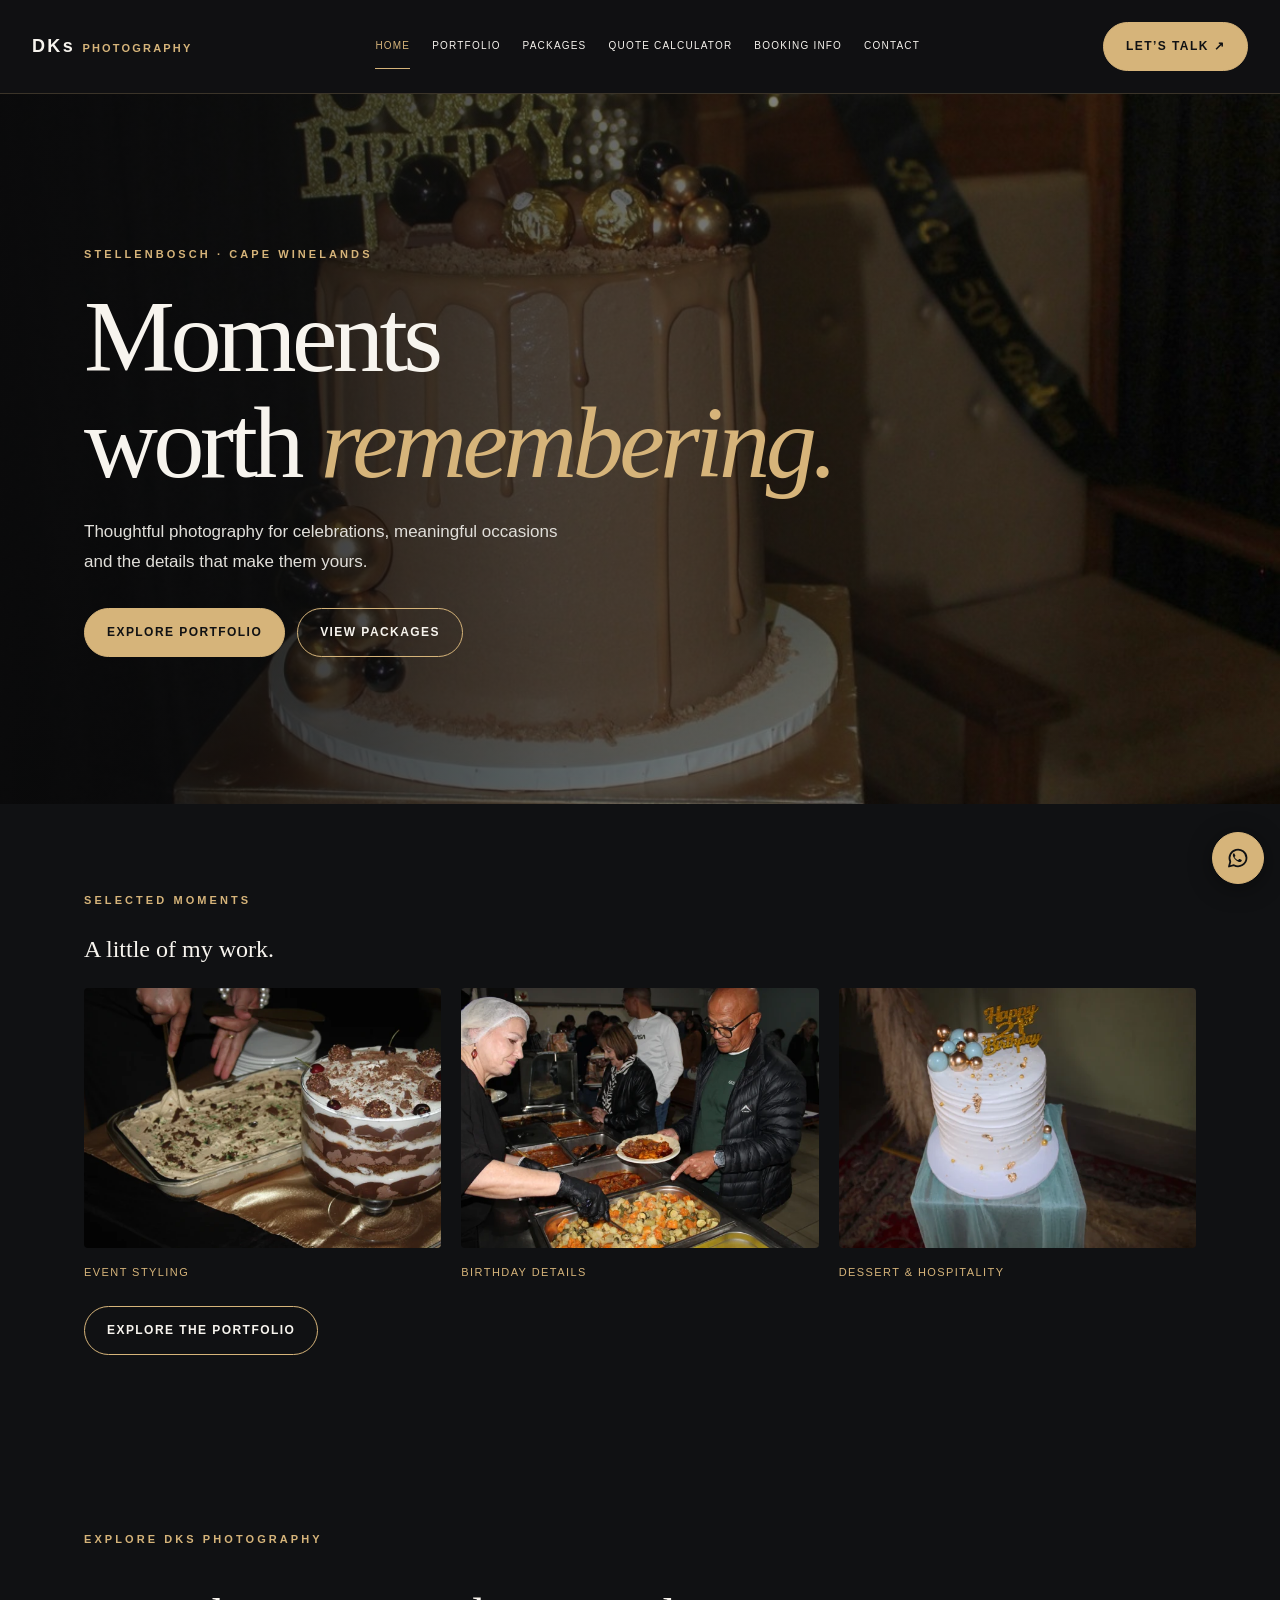
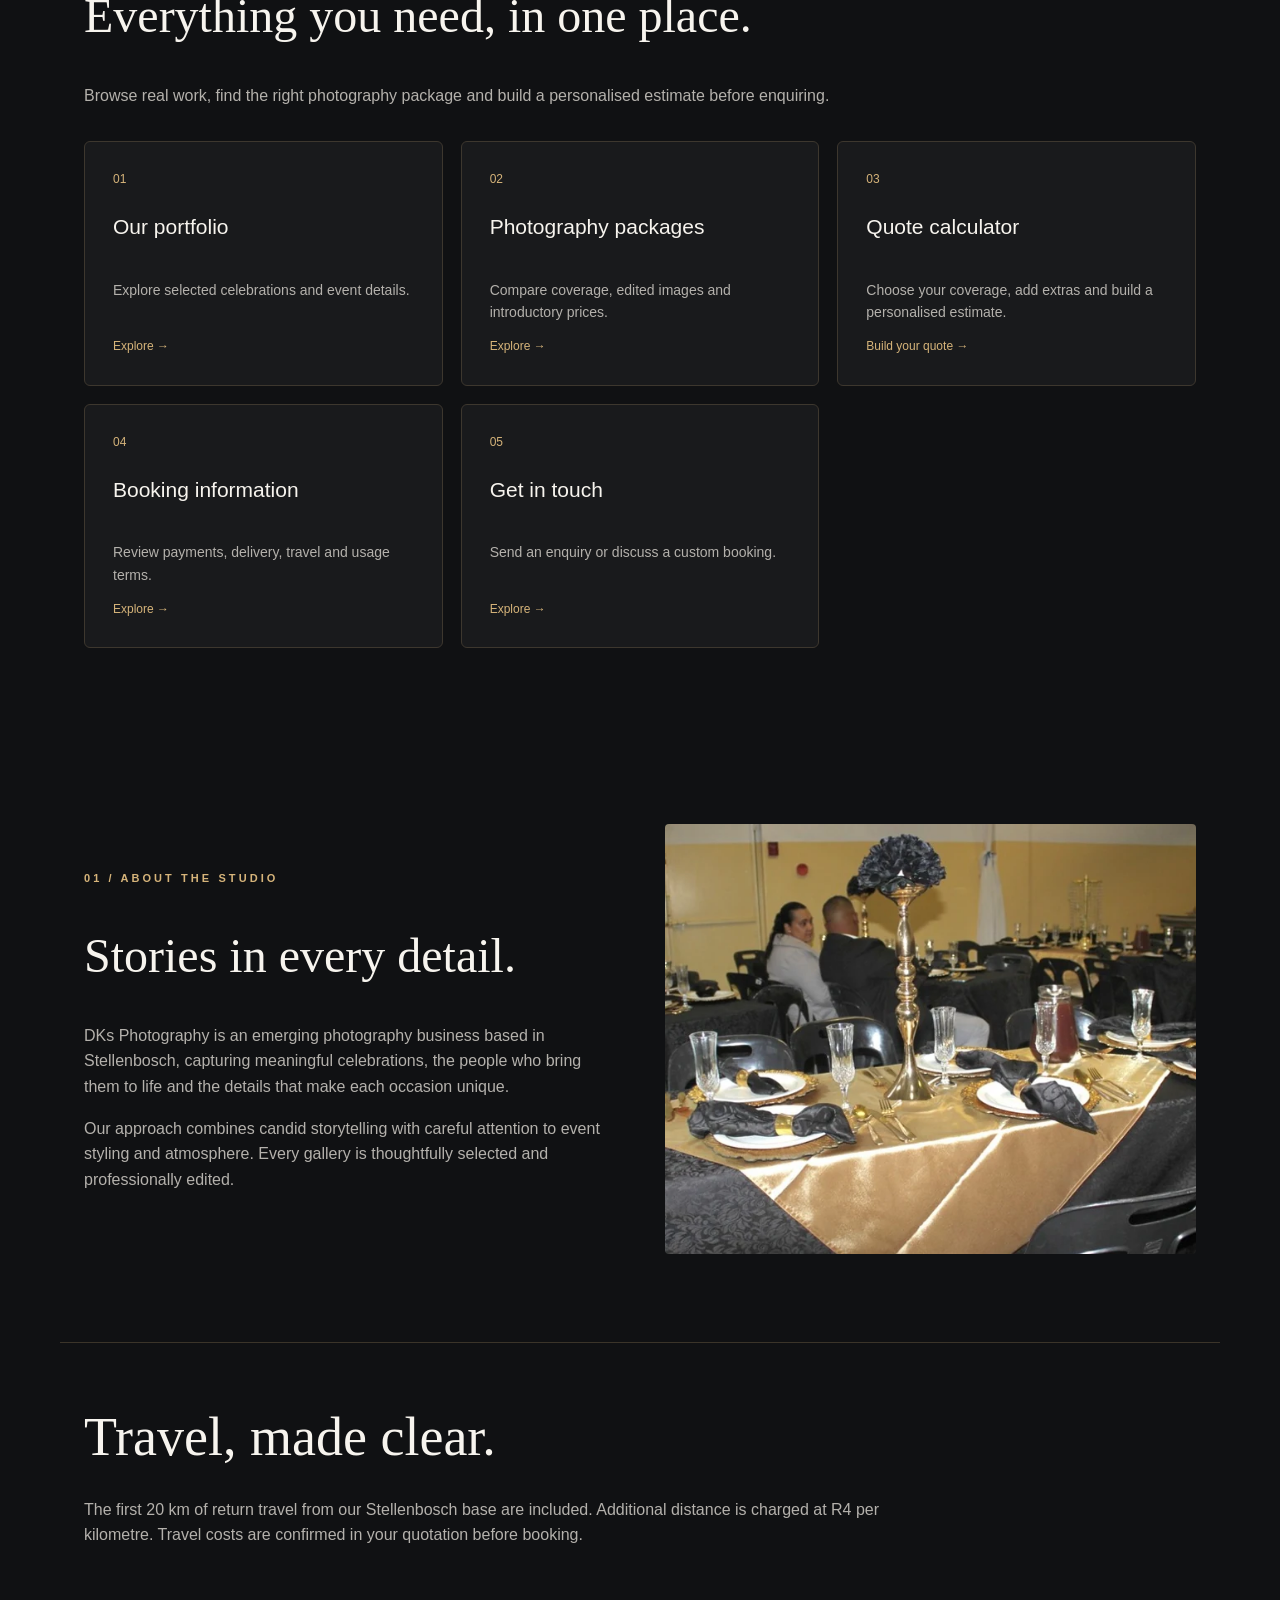
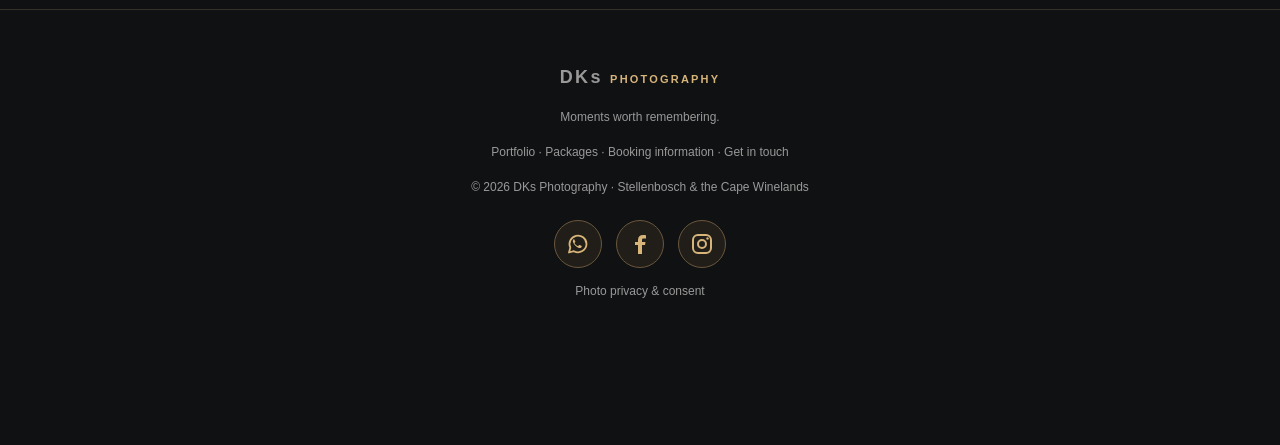
==== commit 11f32a9d: "Use accessible social-media logos throughout the website" ====
--- a/index.html
+++ b/index.html
@@ -1 +1 @@
-<!doctype html><html lang="en-ZA"><head><meta charset="utf-8"><meta name="viewport" content="width=device-width,initial-scale=1"><meta name="theme-color" content="#101113"><meta name="description" content="DKs Photography home — thoughtful event, wedding, portrait and brand photography in Stellenbosch and the Cape Winelands."><title>Home | DKs Photography</title><link rel="icon" href="assets/favicon.svg" type="image/svg+xml"><link rel="stylesheet" href="assets/styles.css?v=20261106-privacy"><script src="assets/config.js?v=20261106-privacy" defer></script><script src="assets/site.js?v=20261106-privacy" defer></script><link rel="canonical" href="https://wdominick920-del.github.io/Dks-fotos/index.html"><meta property="og:url" content="https://wdominick920-del.github.io/Dks-fotos/index.html"><meta property="og:type" content="website"><meta property="og:title" content="Home | DKs Photography"><meta property="og:description" content="DKs Photography home — thoughtful event, wedding, portrait and brand photography in Stellenbosch and the Cape Winelands."><meta property="og:image" content="https://wdominick920-del.github.io/Dks-fotos/assets/photo-47668818cc10.jpg"></head><body><a class="skip-link" href="#main">Skip to content</a><header><div class="nav"><a class="logo" href="index.html" aria-label="DKs Photography home">DKs <span>PHOTOGRAPHY</span></a><button aria-label="Toggle main navigation" class="menu-toggle" aria-expanded="false" aria-controls="primary-nav">Menu <span aria-hidden="true">☰</span></button><nav id="primary-nav" aria-label="Main navigation"><a href="index.html" aria-current="page">Home</a><a href="portfolio.html">Portfolio</a><a href="packages.html">Packages</a><a href="quote.html">Quote calculator</a><a href="booking.html">Booking info</a><a href="contact.html">Contact</a></nav><a class="btn nav-cta" href="contact.html">Let’s talk ↗</a></div></header><main id="main"><section class="hero" data-view="home" id="home"><div class="hero-inner"><div class="eyebrow">Stellenbosch · Cape Winelands</div><h1>Moments<br/>worth <em>remembering.</em></h1><p>Thoughtful photography for celebrations, meaningful occasions and the details that make them yours.</p><div class="hero-actions"><a class="btn" href="portfolio.html">Explore portfolio</a><a class="btn outline" href="packages.html">View packages</a></div></div></section><section class="wrap"><div class="eyebrow">SELECTED MOMENTS</div><h2>A little of my work.</h2><div class="featured-grid"><figure class="photo photo-0"><img srcset="assets/photo-7fd938675425-640.webp 640w, assets/photo-7fd938675425-1280.webp 1280w" sizes="(max-width: 650px) 100vw, 50vw" width="2048" height="1365" decoding="async" alt="Dessert table at a celebration" loading="lazy" src="assets/photo-7fd938675425.jpg"/><figcaption>Event styling</figcaption></figure><figure class="photo photo-1"><img srcset="assets/photo-883bf5cc299d-640.webp 640w, assets/photo-883bf5cc299d-1280.webp 1280w" sizes="(max-width: 650px) 100vw, 50vw" width="2048" height="1365" decoding="async" alt="Guests enjoying the event buffet" loading="lazy" src="assets/photo-883bf5cc299d.jpg"/><figcaption>Birthday details</figcaption></figure><figure class="photo photo-2"><img srcset="assets/photo-1a4375bd364d-640.webp 640w, assets/photo-1a4375bd364d-1280.webp 1280w" sizes="(max-width: 650px) 100vw, 50vw" width="1600" height="1066" decoding="async" alt="Elegant 21st birthday cake" loading="lazy" src="assets/photo-1a4375bd364d.jpg"/><figcaption>Dessert &amp; hospitality</figcaption></figure></div><a class="btn outline" href="portfolio.html">Explore the portfolio</a></section><section class="wrap landing-links" data-view="home" id="explore"><div class="eyebrow">EXPLORE DKs PHOTOGRAPHY</div><h2>Everything you need, in one place.</h2><p>Browse real work, find the right photography package and build a personalised estimate before enquiring.</p><div class="landing-grid"><a class="landing-card" href="portfolio.html"><span class="card-number">01</span><h3>Our portfolio</h3><p>Explore selected celebrations and event details.</p><span class="card-arrow">Explore →</span></a><a class="landing-card" href="packages.html"><span class="card-number">02</span><h3>Photography packages</h3><p>Compare coverage, edited images and introductory prices.</p><span class="card-arrow">Explore →</span></a><a class="landing-card" href="quote.html"><span class="card-number">03</span><h3>Quote calculator</h3><p>Choose your coverage, add extras and build a personalised estimate.</p><span class="card-arrow">Build your quote →</span></a><a class="landing-card" href="booking.html"><span class="card-number">04</span><h3>Booking information</h3><p>Review payments, delivery, travel and usage terms.</p><span class="card-arrow">Explore →</span></a><a class="landing-card" href="contact.html"><span class="card-number">05</span><h3>Get in touch</h3><p>Send an enquiry or discuss a custom booking.</p><span class="card-arrow">Explore →</span></a></div></section><section class="wrap about" data-view="home"><div><div class="eyebrow">01 / About the studio</div><h2>Stories in every detail.</h2><p class="lead">DKs Photography is an emerging photography business based in Stellenbosch, capturing meaningful celebrations, the people who bring them to life and the details that make each occasion unique.</p><p class="lead">Our approach combines candid storytelling with careful attention to event styling and atmosphere. Every gallery is thoughtfully selected and professionally edited.</p></div><img srcset="assets/photo-38b8981ca8ee-640.webp 640w, assets/photo-38b8981ca8ee-1280.webp 1280w" sizes="(max-width: 650px) 100vw, 50vw" width="646" height="654" decoding="async" alt="Elegant event table photographed by DKs Photography" src="assets/photo-38b8981ca8ee.jpg"/></section><section class="wrap travel-policy"><h2>Travel, made clear.</h2><p data-travel-policy>The first 20 km of return travel from our Stellenbosch base are included. Additional distance is charged at R4 per kilometre. Travel costs are confirmed in your quotation before booking.</p></section></main><footer><a class="logo" href="index.html">DKs <span>PHOTOGRAPHY</span></a><p>Moments worth remembering.</p><div><a href="portfolio.html">Portfolio</a> · <a href="packages.html">Packages</a> · <a href="booking.html">Booking information</a> · <a href="contact.html">Get in touch</a></div><p>© 2026 DKs Photography · Stellenbosch &amp; the Cape Winelands</p><div class="social-links"><a href="https://wa.me/27711833906" target="_blank" rel="noopener noreferrer">WhatsApp · 071 183 3906</a><a href="https://www.facebook.com/profile.php?id=61596305489617" target="_blank" rel="noopener noreferrer">Facebook</a><a href="https://www.instagram.com/dks._.photography/" target="_blank" rel="noopener noreferrer">Instagram</a></div><p><a href="privacy.html">Photo privacy &amp; consent</a></p></footer><a class="floating-whatsapp" href="https://wa.me/27711833906?text=Hello%20DKs%20Photography%2C%20I%20would%20like%20to%20enquire%20about%20a%20shoot." target="_blank" rel="noopener noreferrer" aria-label="Prepare an enquiry in WhatsApp">WhatsApp ↗</a></body></html>+<!doctype html><html lang="en-ZA"><head><meta charset="utf-8"><meta name="viewport" content="width=device-width,initial-scale=1"><meta name="theme-color" content="#101113"><meta name="description" content="DKs Photography home — thoughtful event, wedding, portrait and brand photography in Stellenbosch and the Cape Winelands."><title>Home | DKs Photography</title><link rel="icon" href="assets/favicon.svg" type="image/svg+xml"><link rel="stylesheet" href="assets/styles.css?v=20261110-social"><script src="assets/config.js?v=20261106-privacy" defer></script><script src="assets/site.js?v=20261106-privacy" defer></script><link rel="canonical" href="https://wdominick920-del.github.io/Dks-fotos/index.html"><meta property="og:url" content="https://wdominick920-del.github.io/Dks-fotos/index.html"><meta property="og:type" content="website"><meta property="og:title" content="Home | DKs Photography"><meta property="og:description" content="DKs Photography home — thoughtful event, wedding, portrait and brand photography in Stellenbosch and the Cape Winelands."><meta property="og:image" content="https://wdominick920-del.github.io/Dks-fotos/assets/photo-47668818cc10.jpg"></head><body><a class="skip-link" href="#main">Skip to content</a><header><div class="nav"><a class="logo" href="index.html" aria-label="DKs Photography home">DKs <span>PHOTOGRAPHY</span></a><button aria-label="Toggle main navigation" class="menu-toggle" aria-expanded="false" aria-controls="primary-nav">Menu <span aria-hidden="true">☰</span></button><nav id="primary-nav" aria-label="Main navigation"><a href="index.html" aria-current="page">Home</a><a href="portfolio.html">Portfolio</a><a href="packages.html">Packages</a><a href="quote.html">Quote calculator</a><a href="booking.html">Booking info</a><a href="contact.html">Contact</a></nav><a class="btn nav-cta" href="contact.html">Let’s talk ↗</a></div></header><main id="main"><section class="hero" data-view="home" id="home"><div class="hero-inner"><div class="eyebrow">Stellenbosch · Cape Winelands</div><h1>Moments<br/>worth <em>remembering.</em></h1><p>Thoughtful photography for celebrations, meaningful occasions and the details that make them yours.</p><div class="hero-actions"><a class="btn" href="portfolio.html">Explore portfolio</a><a class="btn outline" href="packages.html">View packages</a></div></div></section><section class="wrap"><div class="eyebrow">SELECTED MOMENTS</div><h2>A little of my work.</h2><div class="featured-grid"><figure class="photo photo-0"><img srcset="assets/photo-7fd938675425-640.webp 640w, assets/photo-7fd938675425-1280.webp 1280w" sizes="(max-width: 650px) 100vw, 50vw" width="2048" height="1365" decoding="async" alt="Dessert table at a celebration" loading="lazy" src="assets/photo-7fd938675425.jpg"/><figcaption>Event styling</figcaption></figure><figure class="photo photo-1"><img srcset="assets/photo-883bf5cc299d-640.webp 640w, assets/photo-883bf5cc299d-1280.webp 1280w" sizes="(max-width: 650px) 100vw, 50vw" width="2048" height="1365" decoding="async" alt="Guests enjoying the event buffet" loading="lazy" src="assets/photo-883bf5cc299d.jpg"/><figcaption>Birthday details</figcaption></figure><figure class="photo photo-2"><img srcset="assets/photo-1a4375bd364d-640.webp 640w, assets/photo-1a4375bd364d-1280.webp 1280w" sizes="(max-width: 650px) 100vw, 50vw" width="1600" height="1066" decoding="async" alt="Elegant 21st birthday cake" loading="lazy" src="assets/photo-1a4375bd364d.jpg"/><figcaption>Dessert &amp; hospitality</figcaption></figure></div><a class="btn outline" href="portfolio.html">Explore the portfolio</a></section><section class="wrap landing-links" data-view="home" id="explore"><div class="eyebrow">EXPLORE DKs PHOTOGRAPHY</div><h2>Everything you need, in one place.</h2><p>Browse real work, find the right photography package and build a personalised estimate before enquiring.</p><div class="landing-grid"><a class="landing-card" href="portfolio.html"><span class="card-number">01</span><h3>Our portfolio</h3><p>Explore selected celebrations and event details.</p><span class="card-arrow">Explore →</span></a><a class="landing-card" href="packages.html"><span class="card-number">02</span><h3>Photography packages</h3><p>Compare coverage, edited images and introductory prices.</p><span class="card-arrow">Explore →</span></a><a class="landing-card" href="quote.html"><span class="card-number">03</span><h3>Quote calculator</h3><p>Choose your coverage, add extras and build a personalised estimate.</p><span class="card-arrow">Build your quote →</span></a><a class="landing-card" href="booking.html"><span class="card-number">04</span><h3>Booking information</h3><p>Review payments, delivery, travel and usage terms.</p><span class="card-arrow">Explore →</span></a><a class="landing-card" href="contact.html"><span class="card-number">05</span><h3>Get in touch</h3><p>Send an enquiry or discuss a custom booking.</p><span class="card-arrow">Explore →</span></a></div></section><section class="wrap about" data-view="home"><div><div class="eyebrow">01 / About the studio</div><h2>Stories in every detail.</h2><p class="lead">DKs Photography is an emerging photography business based in Stellenbosch, capturing meaningful celebrations, the people who bring them to life and the details that make each occasion unique.</p><p class="lead">Our approach combines candid storytelling with careful attention to event styling and atmosphere. Every gallery is thoughtfully selected and professionally edited.</p></div><img srcset="assets/photo-38b8981ca8ee-640.webp 640w, assets/photo-38b8981ca8ee-1280.webp 1280w" sizes="(max-width: 650px) 100vw, 50vw" width="646" height="654" decoding="async" alt="Elegant event table photographed by DKs Photography" src="assets/photo-38b8981ca8ee.jpg"/></section><section class="wrap travel-policy"><h2>Travel, made clear.</h2><p data-travel-policy>The first 20 km of return travel from our Stellenbosch base are included. Additional distance is charged at R4 per kilometre. Travel costs are confirmed in your quotation before booking.</p></section></main><footer><a class="logo" href="index.html">DKs <span>PHOTOGRAPHY</span></a><p>Moments worth remembering.</p><div><a href="portfolio.html">Portfolio</a> · <a href="packages.html">Packages</a> · <a href="booking.html">Booking information</a> · <a href="contact.html">Get in touch</a></div><p>© 2026 DKs Photography · Stellenbosch &amp; the Cape Winelands</p><div class="social-links"><a href="https://wa.me/27711833906" target="_blank" rel="noopener noreferrer" aria-label="WhatsApp DKs Photography: 071 183 3906" title="WhatsApp DKs Photography: 071 183 3906" class="social-icon-link"><svg class="social-logo" viewBox="0 0 24 24" width="24" height="24" aria-hidden="true" focusable="false"><path d="M20.5 11.7a8.5 8.5 0 0 1-12.6 7.5L3 20.5l1.3-4.8a8.5 8.5 0 1 1 16.2-4z" fill="none" stroke="currentColor" stroke-width="1.8" stroke-linejoin="round"/><path d="M8.3 7.5c-.4-.2-.7-.2-1 .2-.8.9-.5 2.3.4 3.7 1 1.7 2.4 3.1 4.2 4 .9.5 2 .8 2.7.5.7-.3 1.2-1.1 1.2-1.6 0-.2-.2-.3-.5-.5l-1.7-.8c-.3-.1-.5-.1-.7.2l-.7.8c-.2.2-.4.1-.6 0-1.2-.6-2.2-1.4-2.9-2.6-.2-.3-.2-.4 0-.6l.5-.6c.2-.2.2-.5.1-.7z" fill="currentColor"/></svg></a><a href="https://www.facebook.com/profile.php?id=61596305489617" target="_blank" rel="noopener noreferrer" aria-label="DKs Photography on Facebook" title="DKs Photography on Facebook" class="social-icon-link"><svg class="social-logo" viewBox="0 0 24 24" width="24" height="24" aria-hidden="true" focusable="false"><path fill="currentColor" d="M14 22v-9h3l.5-3H14V8c0-.9.3-1.5 1.6-1.5H18V3.2c-.4-.1-1.8-.2-3-.2-3 0-5 1.8-5 5v2H7v3h3v9z"/></svg></a><a href="https://www.instagram.com/dks._.photography/" target="_blank" rel="noopener noreferrer" aria-label="DKs Photography on Instagram" title="DKs Photography on Instagram" class="social-icon-link"><svg class="social-logo" viewBox="0 0 24 24" width="24" height="24" aria-hidden="true" focusable="false"><rect x="3" y="3" width="18" height="18" rx="5" fill="none" stroke="currentColor" stroke-width="2"/><circle cx="12" cy="12" r="4" fill="none" stroke="currentColor" stroke-width="2"/><circle cx="17.5" cy="6.5" r="1.2" fill="currentColor"/></svg></a></div><p><a href="privacy.html">Photo privacy &amp; consent</a></p></footer><a class="social-icon-link floating-whatsapp" href="https://wa.me/27711833906?text=Hello%20DKs%20Photography%2C%20I%20would%20like%20to%20enquire%20about%20a%20shoot." target="_blank" rel="noopener noreferrer" aria-label="Prepare an enquiry in WhatsApp" title="Prepare an enquiry in WhatsApp"><svg class="social-logo" viewBox="0 0 24 24" width="24" height="24" aria-hidden="true" focusable="false"><path d="M20.5 11.7a8.5 8.5 0 0 1-12.6 7.5L3 20.5l1.3-4.8a8.5 8.5 0 1 1 16.2-4z" fill="none" stroke="currentColor" stroke-width="1.8" stroke-linejoin="round"/><path d="M8.3 7.5c-.4-.2-.7-.2-1 .2-.8.9-.5 2.3.4 3.7 1 1.7 2.4 3.1 4.2 4 .9.5 2 .8 2.7.5.7-.3 1.2-1.1 1.2-1.6 0-.2-.2-.3-.5-.5l-1.7-.8c-.3-.1-.5-.1-.7.2l-.7.8c-.2.2-.4.1-.6 0-1.2-.6-2.2-1.4-2.9-2.6-.2-.3-.2-.4 0-.6l.5-.6c.2-.2.2-.5.1-.7z" fill="currentColor"/></svg></a></body></html>
--- a/assets/styles.css
+++ b/assets/styles.css
@@ -35,3 +35,6 @@
 /* A themed calendar with a native date-input fallback. */
 input[type=date]{color-scheme:dark}.date-trigger{width:100%;display:flex;align-items:center;justify-content:space-between;gap:14px;padding:14px 16px;min-height:52px;border:1px solid #51493d;border-radius:16px;background:#191a1d;color:var(--white);font:inherit;font-size:16px;text-align:left;cursor:pointer}.date-trigger>span:last-child{color:var(--gold);font-size:24px}.date-trigger:hover{border-color:var(--gold)}.calendar-dialog{width:min(420px,calc(100vw - 28px));max-height:calc(100dvh - 28px);overflow:auto;padding:26px;border:1px solid #826a44;border-radius:28px;background:linear-gradient(145deg,#25221c,#161719 70%);color:var(--white);box-shadow:0 30px 100px #0008}.calendar-dialog::backdrop{background:#000b;backdrop-filter:blur(5px)}.calendar-top{display:flex;align-items:start;justify-content:space-between;gap:12px}.calendar-top h2{font-size:30px;line-height:1.2;margin:10px 0 22px}.calendar-dialog button{cursor:pointer;font:inherit}.calendar-close,.calendar-nav button{display:grid;place-items:center;border:1px solid #63543e;background:#28241e;color:var(--gold);width:44px;height:44px;flex-shrink:0;border-radius:50%;font-size:25px!important}.calendar-nav{display:flex;align-items:center;justify-content:space-between;gap:12px;margin-bottom:18px}.calendar-nav p{font-size:17px;font-weight:600;text-align:center;margin:0}.calendar-row{display:grid;grid-template-columns:repeat(7,minmax(0,1fr));gap:4px;margin-bottom:4px}.calendar-row>[role=columnheader]{text-align:center;font-size:11px;color:#d5bb91;padding:10px 0}.calendar-row button{width:100%;aspect-ratio:1;min-height:40px;border:1px solid transparent;border-radius:50%;background:transparent;color:#eee6d9;font-size:15px}.calendar-row button:hover{border-color:var(--gold);background:#433724}.calendar-row button.is-today{border-color:#a58a5e}.calendar-row button.is-selected{background:var(--gold);color:#151515;font-weight:700}.calendar-dialog button:focus-visible,.date-trigger:focus-visible{outline:2px solid #f3dab0;outline-offset:3px}.calendar-dialog #calendar-help{color:var(--muted);font-size:12px;line-height:1.7;margin:18px 0}.calendar-actions{display:flex;flex-wrap:wrap;gap:8px;justify-content:space-between;border-top:1px solid #514332;padding-top:18px}.calendar-actions button{min-height:44px;padding:10px 13px;background:#27231d;color:var(--gold);border:1px solid #63543e;border-radius:999px;font-size:13px}@media(max-width:390px){.calendar-dialog{padding:18px}.calendar-row{gap:2px}.calendar-row button{min-height:38px}.calendar-actions button{padding:10px;font-size:12px}}@media(prefers-reduced-motion:reduce){.calendar-dialog::backdrop{backdrop-filter:none}}
 .privacy-page{max-width:1000px}.privacy-page a:not(.btn){color:var(--gold);text-decoration:underline;text-underline-offset:4px;overflow-wrap:anywhere}.privacy-page h2{font-size:clamp(26px,4vw,38px);line-height:1.25;margin:34px 0 16px}.privacy-notice{max-width:820px;line-height:1.9;color:#d4cfc5}.privacy-notice h2{color:var(--white)}.privacy-navigation{display:flex;flex-wrap:wrap;gap:12px;margin:30px 0 45px}.privacy-navigation a{border:1px solid #6a5739;border-radius:999px;padding:12px 18px;min-height:44px;font-size:14px}.privacy-form-panel{border:1px solid #615038;border-radius:26px;background:linear-gradient(145deg,#24211d,#17181a);padding:32px;margin-top:50px}.privacy-form-panel>h2{margin-top:14px}.privacy-form-panel>p{color:var(--muted);line-height:1.8}.privacy-form-panel form>label{margin-top:24px}.privacy-choices{min-width:0;border:1px solid #62543f;border-radius:18px;padding:22px;margin:28px 0}.privacy-choices legend{padding:0 8px;color:#e1c595;font-size:15px;line-height:1.6;max-width:100%}.privacy-choices>label{display:flex;align-items:flex-start;gap:12px;min-height:44px;padding:10px 0;font-size:15px;line-height:1.7;cursor:pointer}.privacy-choices input[type=radio],.privacy-choices input[type=checkbox]{width:20px;height:20px;margin:3px 0 0;flex-shrink:0;accent-color:var(--gold)}.privacy-choices>label[for]{display:block}.privacy-form-panel .btn{white-space:normal;line-height:1.6}.privacy-form-panel textarea[readonly]{background:#131517;line-height:1.8}#consent-status,#withdraw-status{color:var(--gold);line-height:1.8}.field-error{color:#f1c08e;font-size:14px;line-height:1.7}.travel-details{margin:18px 0;font-size:13px}.travel-details>div{display:flex;justify-content:space-between;gap:14px;padding:8px 0}.travel-details dt{color:var(--muted)}.travel-details dd{margin:0;text-align:right;color:#e6d4b4}#qcontact[aria-disabled=true]{opacity:.5;cursor:not-allowed}.quote-actions button:disabled{opacity:.5;cursor:not-allowed}@media(max-width:650px){.privacy-form-panel{padding:20px}.privacy-choices{padding:16px}.privacy-choices legend{font-size:14px}.privacy-navigation{display:grid}.privacy-navigation a{display:block}.privacy-form-panel .action-row{align-items:stretch;flex-direction:column}.privacy-form-panel .btn{text-align:center}.privacy-page .form-grid{grid-template-columns:1fr}}
+/* Social destinations use recognisable logos with accessible link names. */
+.social-logo{width:24px;height:24px;display:block;flex-shrink:0;vertical-align:middle}.social-links .social-icon-link,.social-icon-link{display:inline-flex!important;align-items:center;justify-content:center;min-width:48px;min-height:48px;width:48px;height:48px;padding:11px!important;border:1px solid #6a573d;border-radius:50%;color:var(--gold);text-decoration:none!important;background:#211e19;box-sizing:border-box;transition:background .18s,color .18s,transform .18s}.social-icon-link:hover{background:var(--gold);color:#151515;transform:translateY(-2px)}.social-icon-link:focus-visible,.social-action:focus-visible{outline:2px solid #f4dcac;outline-offset:4px}.social-links{gap:14px}.contact-details .social-links>a.social-icon-link{margin:0}.floating-whatsapp.social-icon-link{width:52px;height:52px;background:var(--gold);color:#101113;border-color:var(--gold)}.personal-instagram a.social-icon-link{margin:8px 0 8px 10px;vertical-align:middle}.social-action{display:inline-flex!important;align-items:center;justify-content:center;gap:10px}.social-action .social-logo{width:22px;height:22px}.privacy-notice .social-icon-link,.privacy-form-panel .social-icon-link{vertical-align:middle;margin:0 5px}.social-icon-link[hidden],.social-action[hidden]{display:none!important}@media(prefers-reduced-motion:reduce){.social-icon-link{transition:none}}
+.privacy-page a.social-icon-link:hover{color:#151515}
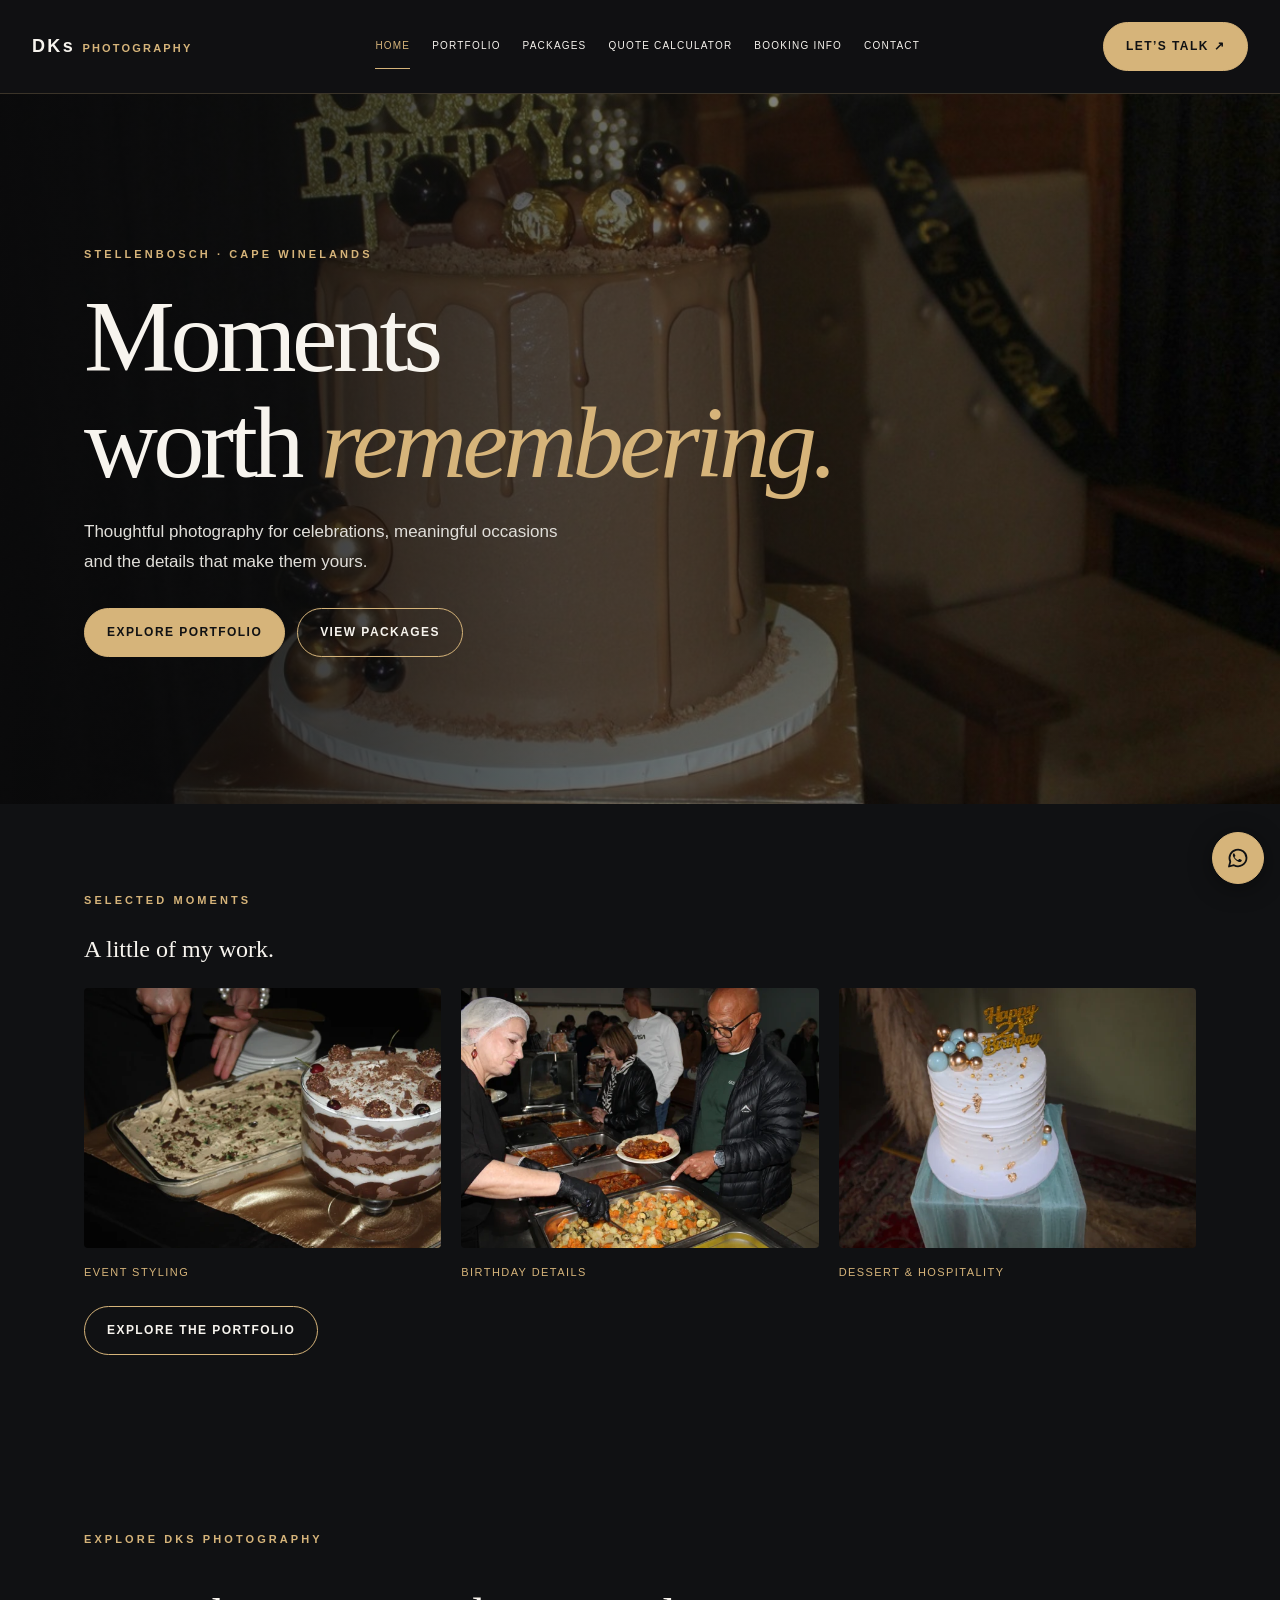
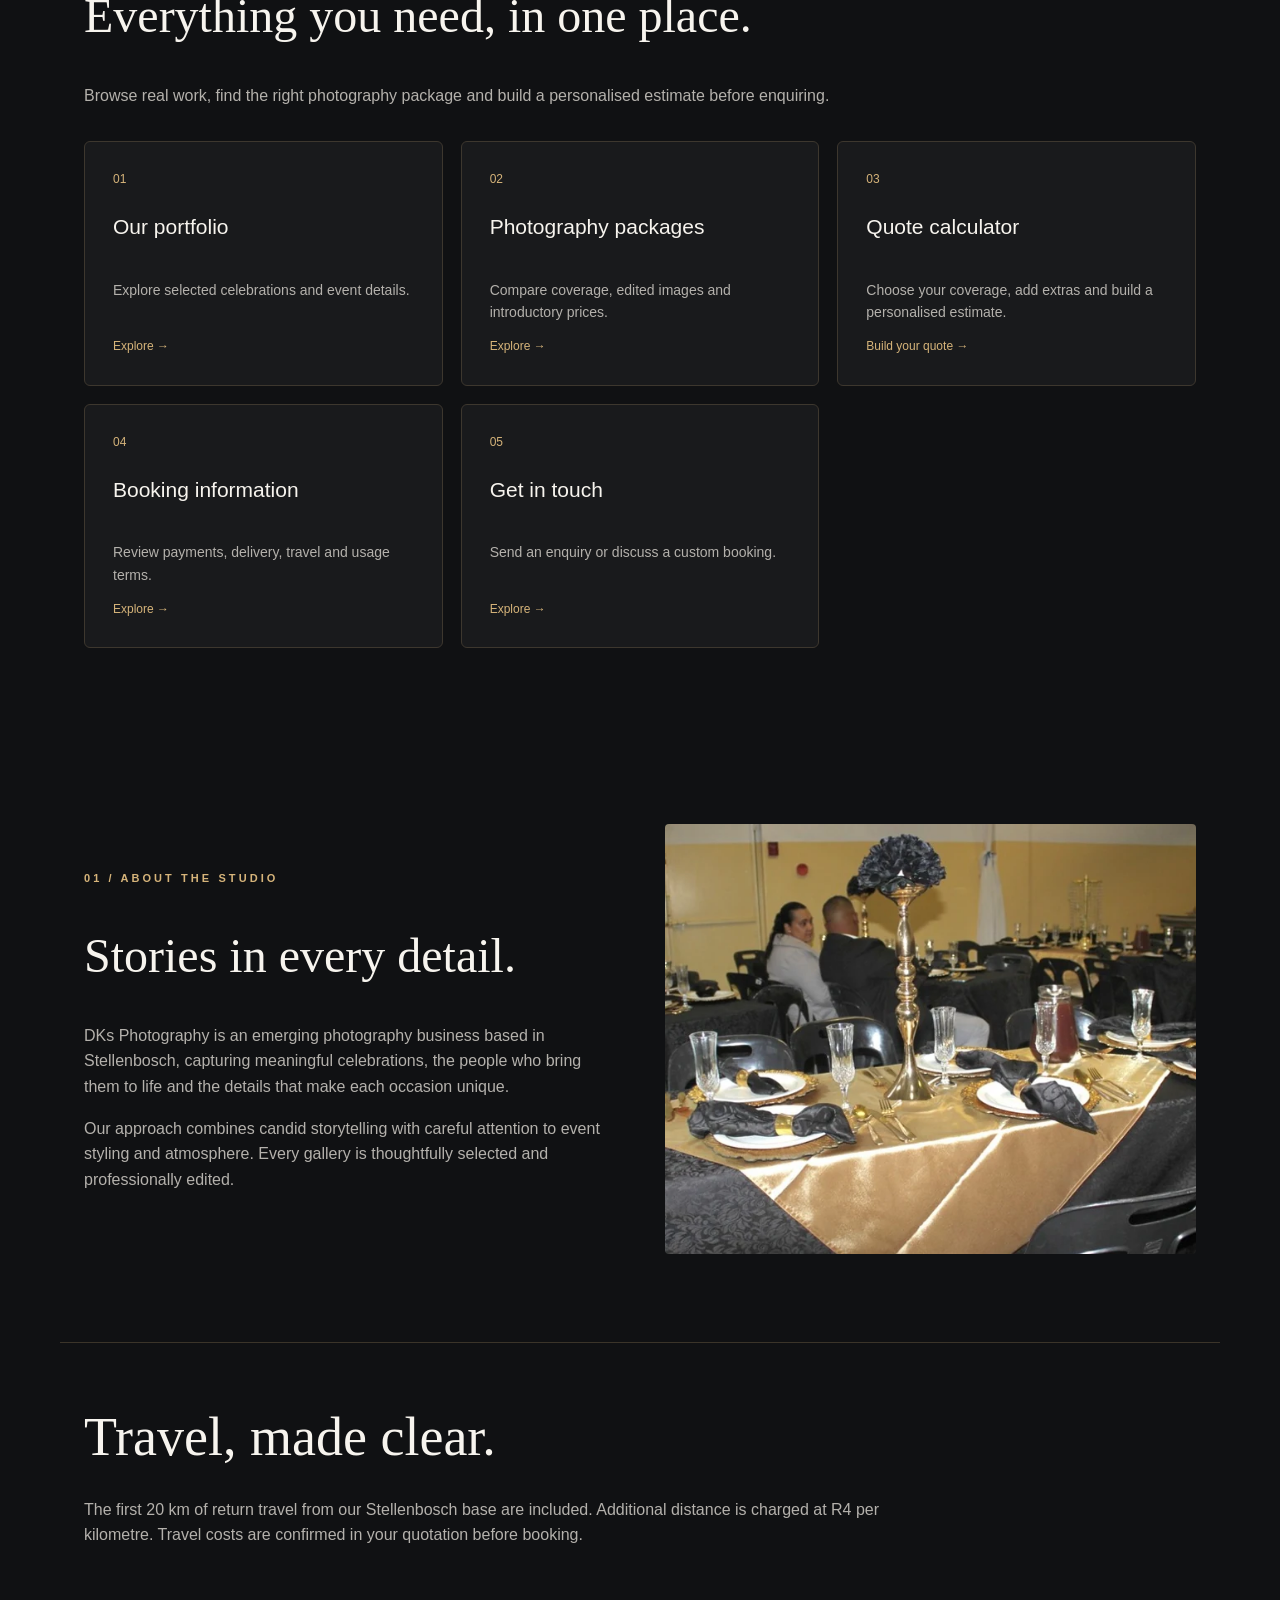
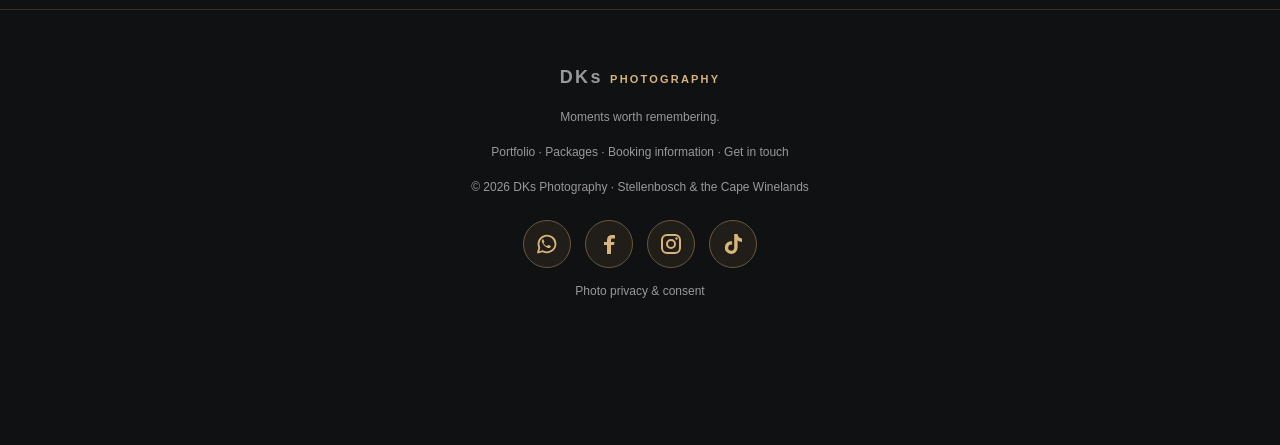
==== commit 691b4e02: "Add DKs Photography TikTok logo links across the website" ====
--- a/index.html
+++ b/index.html
@@ -1 +1 @@
-<!doctype html><html lang="en-ZA"><head><meta charset="utf-8"><meta name="viewport" content="width=device-width,initial-scale=1"><meta name="theme-color" content="#101113"><meta name="description" content="DKs Photography home — thoughtful event, wedding, portrait and brand photography in Stellenbosch and the Cape Winelands."><title>Home | DKs Photography</title><link rel="icon" href="assets/favicon.svg" type="image/svg+xml"><link rel="stylesheet" href="assets/styles.css?v=20261110-social"><script src="assets/config.js?v=20261106-privacy" defer></script><script src="assets/site.js?v=20261106-privacy" defer></script><link rel="canonical" href="https://wdominick920-del.github.io/Dks-fotos/index.html"><meta property="og:url" content="https://wdominick920-del.github.io/Dks-fotos/index.html"><meta property="og:type" content="website"><meta property="og:title" content="Home | DKs Photography"><meta property="og:description" content="DKs Photography home — thoughtful event, wedding, portrait and brand photography in Stellenbosch and the Cape Winelands."><meta property="og:image" content="https://wdominick920-del.github.io/Dks-fotos/assets/photo-47668818cc10.jpg"></head><body><a class="skip-link" href="#main">Skip to content</a><header><div class="nav"><a class="logo" href="index.html" aria-label="DKs Photography home">DKs <span>PHOTOGRAPHY</span></a><button aria-label="Toggle main navigation" class="menu-toggle" aria-expanded="false" aria-controls="primary-nav">Menu <span aria-hidden="true">☰</span></button><nav id="primary-nav" aria-label="Main navigation"><a href="index.html" aria-current="page">Home</a><a href="portfolio.html">Portfolio</a><a href="packages.html">Packages</a><a href="quote.html">Quote calculator</a><a href="booking.html">Booking info</a><a href="contact.html">Contact</a></nav><a class="btn nav-cta" href="contact.html">Let’s talk ↗</a></div></header><main id="main"><section class="hero" data-view="home" id="home"><div class="hero-inner"><div class="eyebrow">Stellenbosch · Cape Winelands</div><h1>Moments<br/>worth <em>remembering.</em></h1><p>Thoughtful photography for celebrations, meaningful occasions and the details that make them yours.</p><div class="hero-actions"><a class="btn" href="portfolio.html">Explore portfolio</a><a class="btn outline" href="packages.html">View packages</a></div></div></section><section class="wrap"><div class="eyebrow">SELECTED MOMENTS</div><h2>A little of my work.</h2><div class="featured-grid"><figure class="photo photo-0"><img srcset="assets/photo-7fd938675425-640.webp 640w, assets/photo-7fd938675425-1280.webp 1280w" sizes="(max-width: 650px) 100vw, 50vw" width="2048" height="1365" decoding="async" alt="Dessert table at a celebration" loading="lazy" src="assets/photo-7fd938675425.jpg"/><figcaption>Event styling</figcaption></figure><figure class="photo photo-1"><img srcset="assets/photo-883bf5cc299d-640.webp 640w, assets/photo-883bf5cc299d-1280.webp 1280w" sizes="(max-width: 650px) 100vw, 50vw" width="2048" height="1365" decoding="async" alt="Guests enjoying the event buffet" loading="lazy" src="assets/photo-883bf5cc299d.jpg"/><figcaption>Birthday details</figcaption></figure><figure class="photo photo-2"><img srcset="assets/photo-1a4375bd364d-640.webp 640w, assets/photo-1a4375bd364d-1280.webp 1280w" sizes="(max-width: 650px) 100vw, 50vw" width="1600" height="1066" decoding="async" alt="Elegant 21st birthday cake" loading="lazy" src="assets/photo-1a4375bd364d.jpg"/><figcaption>Dessert &amp; hospitality</figcaption></figure></div><a class="btn outline" href="portfolio.html">Explore the portfolio</a></section><section class="wrap landing-links" data-view="home" id="explore"><div class="eyebrow">EXPLORE DKs PHOTOGRAPHY</div><h2>Everything you need, in one place.</h2><p>Browse real work, find the right photography package and build a personalised estimate before enquiring.</p><div class="landing-grid"><a class="landing-card" href="portfolio.html"><span class="card-number">01</span><h3>Our portfolio</h3><p>Explore selected celebrations and event details.</p><span class="card-arrow">Explore →</span></a><a class="landing-card" href="packages.html"><span class="card-number">02</span><h3>Photography packages</h3><p>Compare coverage, edited images and introductory prices.</p><span class="card-arrow">Explore →</span></a><a class="landing-card" href="quote.html"><span class="card-number">03</span><h3>Quote calculator</h3><p>Choose your coverage, add extras and build a personalised estimate.</p><span class="card-arrow">Build your quote →</span></a><a class="landing-card" href="booking.html"><span class="card-number">04</span><h3>Booking information</h3><p>Review payments, delivery, travel and usage terms.</p><span class="card-arrow">Explore →</span></a><a class="landing-card" href="contact.html"><span class="card-number">05</span><h3>Get in touch</h3><p>Send an enquiry or discuss a custom booking.</p><span class="card-arrow">Explore →</span></a></div></section><section class="wrap about" data-view="home"><div><div class="eyebrow">01 / About the studio</div><h2>Stories in every detail.</h2><p class="lead">DKs Photography is an emerging photography business based in Stellenbosch, capturing meaningful celebrations, the people who bring them to life and the details that make each occasion unique.</p><p class="lead">Our approach combines candid storytelling with careful attention to event styling and atmosphere. Every gallery is thoughtfully selected and professionally edited.</p></div><img srcset="assets/photo-38b8981ca8ee-640.webp 640w, assets/photo-38b8981ca8ee-1280.webp 1280w" sizes="(max-width: 650px) 100vw, 50vw" width="646" height="654" decoding="async" alt="Elegant event table photographed by DKs Photography" src="assets/photo-38b8981ca8ee.jpg"/></section><section class="wrap travel-policy"><h2>Travel, made clear.</h2><p data-travel-policy>The first 20 km of return travel from our Stellenbosch base are included. Additional distance is charged at R4 per kilometre. Travel costs are confirmed in your quotation before booking.</p></section></main><footer><a class="logo" href="index.html">DKs <span>PHOTOGRAPHY</span></a><p>Moments worth remembering.</p><div><a href="portfolio.html">Portfolio</a> · <a href="packages.html">Packages</a> · <a href="booking.html">Booking information</a> · <a href="contact.html">Get in touch</a></div><p>© 2026 DKs Photography · Stellenbosch &amp; the Cape Winelands</p><div class="social-links"><a href="https://wa.me/27711833906" target="_blank" rel="noopener noreferrer" aria-label="WhatsApp DKs Photography: 071 183 3906" title="WhatsApp DKs Photography: 071 183 3906" class="social-icon-link"><svg class="social-logo" viewBox="0 0 24 24" width="24" height="24" aria-hidden="true" focusable="false"><path d="M20.5 11.7a8.5 8.5 0 0 1-12.6 7.5L3 20.5l1.3-4.8a8.5 8.5 0 1 1 16.2-4z" fill="none" stroke="currentColor" stroke-width="1.8" stroke-linejoin="round"/><path d="M8.3 7.5c-.4-.2-.7-.2-1 .2-.8.9-.5 2.3.4 3.7 1 1.7 2.4 3.1 4.2 4 .9.5 2 .8 2.7.5.7-.3 1.2-1.1 1.2-1.6 0-.2-.2-.3-.5-.5l-1.7-.8c-.3-.1-.5-.1-.7.2l-.7.8c-.2.2-.4.1-.6 0-1.2-.6-2.2-1.4-2.9-2.6-.2-.3-.2-.4 0-.6l.5-.6c.2-.2.2-.5.1-.7z" fill="currentColor"/></svg></a><a href="https://www.facebook.com/profile.php?id=61596305489617" target="_blank" rel="noopener noreferrer" aria-label="DKs Photography on Facebook" title="DKs Photography on Facebook" class="social-icon-link"><svg class="social-logo" viewBox="0 0 24 24" width="24" height="24" aria-hidden="true" focusable="false"><path fill="currentColor" d="M14 22v-9h3l.5-3H14V8c0-.9.3-1.5 1.6-1.5H18V3.2c-.4-.1-1.8-.2-3-.2-3 0-5 1.8-5 5v2H7v3h3v9z"/></svg></a><a href="https://www.instagram.com/dks._.photography/" target="_blank" rel="noopener noreferrer" aria-label="DKs Photography on Instagram" title="DKs Photography on Instagram" class="social-icon-link"><svg class="social-logo" viewBox="0 0 24 24" width="24" height="24" aria-hidden="true" focusable="false"><rect x="3" y="3" width="18" height="18" rx="5" fill="none" stroke="currentColor" stroke-width="2"/><circle cx="12" cy="12" r="4" fill="none" stroke="currentColor" stroke-width="2"/><circle cx="17.5" cy="6.5" r="1.2" fill="currentColor"/></svg></a></div><p><a href="privacy.html">Photo privacy &amp; consent</a></p></footer><a class="social-icon-link floating-whatsapp" href="https://wa.me/27711833906?text=Hello%20DKs%20Photography%2C%20I%20would%20like%20to%20enquire%20about%20a%20shoot." target="_blank" rel="noopener noreferrer" aria-label="Prepare an enquiry in WhatsApp" title="Prepare an enquiry in WhatsApp"><svg class="social-logo" viewBox="0 0 24 24" width="24" height="24" aria-hidden="true" focusable="false"><path d="M20.5 11.7a8.5 8.5 0 0 1-12.6 7.5L3 20.5l1.3-4.8a8.5 8.5 0 1 1 16.2-4z" fill="none" stroke="currentColor" stroke-width="1.8" stroke-linejoin="round"/><path d="M8.3 7.5c-.4-.2-.7-.2-1 .2-.8.9-.5 2.3.4 3.7 1 1.7 2.4 3.1 4.2 4 .9.5 2 .8 2.7.5.7-.3 1.2-1.1 1.2-1.6 0-.2-.2-.3-.5-.5l-1.7-.8c-.3-.1-.5-.1-.7.2l-.7.8c-.2.2-.4.1-.6 0-1.2-.6-2.2-1.4-2.9-2.6-.2-.3-.2-.4 0-.6l.5-.6c.2-.2.2-.5.1-.7z" fill="currentColor"/></svg></a></body></html>+<!doctype html><html lang="en-ZA"><head><meta charset="utf-8"><meta name="viewport" content="width=device-width,initial-scale=1"><meta name="theme-color" content="#101113"><meta name="description" content="DKs Photography home — thoughtful event, wedding, portrait and brand photography in Stellenbosch and the Cape Winelands."><title>Home | DKs Photography</title><link rel="icon" href="assets/favicon.svg" type="image/svg+xml"><link rel="stylesheet" href="assets/styles.css?v=20261110-reference"><script src="assets/config.js?v=20261106-privacy" defer></script><script src="assets/references.js?v=20261110-messages" defer></script><script src="assets/site.js?v=20261110-messages" defer></script><link rel="canonical" href="https://wdominick920-del.github.io/Dks-fotos/index.html"><meta property="og:url" content="https://wdominick920-del.github.io/Dks-fotos/index.html"><meta property="og:type" content="website"><meta property="og:title" content="Home | DKs Photography"><meta property="og:description" content="DKs Photography home — thoughtful event, wedding, portrait and brand photography in Stellenbosch and the Cape Winelands."><meta property="og:image" content="https://wdominick920-del.github.io/Dks-fotos/assets/photo-47668818cc10.jpg"></head><body><a class="skip-link" href="#main">Skip to content</a><header><div class="nav"><a class="logo" href="index.html" aria-label="DKs Photography home">DKs <span>PHOTOGRAPHY</span></a><button aria-label="Toggle main navigation" class="menu-toggle" aria-expanded="false" aria-controls="primary-nav">Menu <span aria-hidden="true">☰</span></button><nav id="primary-nav" aria-label="Main navigation"><a href="index.html" aria-current="page">Home</a><a href="portfolio.html">Portfolio</a><a href="packages.html">Packages</a><a href="quote.html">Quote calculator</a><a href="booking.html">Booking info</a><a href="contact.html">Contact</a></nav><a class="btn nav-cta" href="contact.html">Let’s talk ↗</a></div></header><main id="main"><section class="hero" data-view="home" id="home"><div class="hero-inner"><div class="eyebrow">Stellenbosch · Cape Winelands</div><h1>Moments<br/>worth <em>remembering.</em></h1><p>Thoughtful photography for celebrations, meaningful occasions and the details that make them yours.</p><div class="hero-actions"><a class="btn" href="portfolio.html">Explore portfolio</a><a class="btn outline" href="packages.html">View packages</a></div></div></section><section class="wrap"><div class="eyebrow">SELECTED MOMENTS</div><h2>A little of my work.</h2><div class="featured-grid"><figure class="photo photo-0"><img srcset="assets/photo-7fd938675425-640.webp 640w, assets/photo-7fd938675425-1280.webp 1280w" sizes="(max-width: 650px) 100vw, 50vw" width="2048" height="1365" decoding="async" alt="Dessert table at a celebration" loading="lazy" src="assets/photo-7fd938675425.jpg"/><figcaption>Event styling</figcaption></figure><figure class="photo photo-1"><img srcset="assets/photo-883bf5cc299d-640.webp 640w, assets/photo-883bf5cc299d-1280.webp 1280w" sizes="(max-width: 650px) 100vw, 50vw" width="2048" height="1365" decoding="async" alt="Guests enjoying the event buffet" loading="lazy" src="assets/photo-883bf5cc299d.jpg"/><figcaption>Birthday details</figcaption></figure><figure class="photo photo-2"><img srcset="assets/photo-1a4375bd364d-640.webp 640w, assets/photo-1a4375bd364d-1280.webp 1280w" sizes="(max-width: 650px) 100vw, 50vw" width="1600" height="1066" decoding="async" alt="Elegant 21st birthday cake" loading="lazy" src="assets/photo-1a4375bd364d.jpg"/><figcaption>Dessert &amp; hospitality</figcaption></figure></div><a class="btn outline" href="portfolio.html">Explore the portfolio</a></section><section class="wrap landing-links" data-view="home" id="explore"><div class="eyebrow">EXPLORE DKs PHOTOGRAPHY</div><h2>Everything you need, in one place.</h2><p>Browse real work, find the right photography package and build a personalised estimate before enquiring.</p><div class="landing-grid"><a class="landing-card" href="portfolio.html"><span class="card-number">01</span><h3>Our portfolio</h3><p>Explore selected celebrations and event details.</p><span class="card-arrow">Explore →</span></a><a class="landing-card" href="packages.html"><span class="card-number">02</span><h3>Photography packages</h3><p>Compare coverage, edited images and introductory prices.</p><span class="card-arrow">Explore →</span></a><a class="landing-card" href="quote.html"><span class="card-number">03</span><h3>Quote calculator</h3><p>Choose your coverage, add extras and build a personalised estimate.</p><span class="card-arrow">Build your quote →</span></a><a class="landing-card" href="booking.html"><span class="card-number">04</span><h3>Booking information</h3><p>Review payments, delivery, travel and usage terms.</p><span class="card-arrow">Explore →</span></a><a class="landing-card" href="contact.html"><span class="card-number">05</span><h3>Get in touch</h3><p>Send an enquiry or discuss a custom booking.</p><span class="card-arrow">Explore →</span></a></div></section><section class="wrap about" data-view="home"><div><div class="eyebrow">01 / About the studio</div><h2>Stories in every detail.</h2><p class="lead">DKs Photography is an emerging photography business based in Stellenbosch, capturing meaningful celebrations, the people who bring them to life and the details that make each occasion unique.</p><p class="lead">Our approach combines candid storytelling with careful attention to event styling and atmosphere. Every gallery is thoughtfully selected and professionally edited.</p></div><img srcset="assets/photo-38b8981ca8ee-640.webp 640w, assets/photo-38b8981ca8ee-1280.webp 1280w" sizes="(max-width: 650px) 100vw, 50vw" width="646" height="654" decoding="async" alt="Elegant event table photographed by DKs Photography" src="assets/photo-38b8981ca8ee.jpg"/></section><section class="wrap travel-policy"><h2>Travel, made clear.</h2><p data-travel-policy>The first 20 km of return travel from our Stellenbosch base are included. Additional distance is charged at R4 per kilometre. Travel costs are confirmed in your quotation before booking.</p></section></main><footer><a class="logo" href="index.html">DKs <span>PHOTOGRAPHY</span></a><p>Moments worth remembering.</p><div><a href="portfolio.html">Portfolio</a> · <a href="packages.html">Packages</a> · <a href="booking.html">Booking information</a> · <a href="contact.html">Get in touch</a></div><p>© 2026 DKs Photography · Stellenbosch &amp; the Cape Winelands</p><div class="social-links"><a href="https://wa.me/27711833906" target="_blank" rel="noopener noreferrer" aria-label="WhatsApp DKs Photography: 071 183 3906" title="WhatsApp DKs Photography: 071 183 3906" class="social-icon-link"><svg class="social-logo" viewBox="0 0 24 24" width="24" height="24" aria-hidden="true" focusable="false"><path d="M20.5 11.7a8.5 8.5 0 0 1-12.6 7.5L3 20.5l1.3-4.8a8.5 8.5 0 1 1 16.2-4z" fill="none" stroke="currentColor" stroke-width="1.8" stroke-linejoin="round"/><path d="M8.3 7.5c-.4-.2-.7-.2-1 .2-.8.9-.5 2.3.4 3.7 1 1.7 2.4 3.1 4.2 4 .9.5 2 .8 2.7.5.7-.3 1.2-1.1 1.2-1.6 0-.2-.2-.3-.5-.5l-1.7-.8c-.3-.1-.5-.1-.7.2l-.7.8c-.2.2-.4.1-.6 0-1.2-.6-2.2-1.4-2.9-2.6-.2-.3-.2-.4 0-.6l.5-.6c.2-.2.2-.5.1-.7z" fill="currentColor"/></svg></a><a href="https://www.facebook.com/profile.php?id=61596305489617" target="_blank" rel="noopener noreferrer" aria-label="DKs Photography on Facebook" title="DKs Photography on Facebook" class="social-icon-link"><svg class="social-logo" viewBox="0 0 24 24" width="24" height="24" aria-hidden="true" focusable="false"><path fill="currentColor" d="M14 22v-9h3l.5-3H14V8c0-.9.3-1.5 1.6-1.5H18V3.2c-.4-.1-1.8-.2-3-.2-3 0-5 1.8-5 5v2H7v3h3v9z"/></svg></a><a href="https://www.instagram.com/dks._.photography/" target="_blank" rel="noopener noreferrer" aria-label="DKs Photography on Instagram" title="DKs Photography on Instagram" class="social-icon-link"><svg class="social-logo" viewBox="0 0 24 24" width="24" height="24" aria-hidden="true" focusable="false"><rect x="3" y="3" width="18" height="18" rx="5" fill="none" stroke="currentColor" stroke-width="2"/><circle cx="12" cy="12" r="4" fill="none" stroke="currentColor" stroke-width="2"/><circle cx="17.5" cy="6.5" r="1.2" fill="currentColor"/></svg></a><a href="https://www.tiktok.com/@dks.photography8" target="_blank" rel="noopener noreferrer" aria-label="DKs Photography on TikTok: @dks.photography8" title="DKs Photography on TikTok: @dks.photography8" class="social-icon-link"><svg class="social-logo" viewBox="0 0 24 24" width="24" height="24" aria-hidden="true" focusable="false"><path fill="currentColor" d="M16.6 2c.2 2.4 1.5 4.3 4.4 4.5v3.4c-1.7 0-3.2-.5-4.4-1.4v7.1a6.4 6.4 0 1 1-5.5-6.3v3.5a3 3 0 1 0 2.1 2.8V2z"/></svg></a></div><p><a href="privacy.html">Photo privacy &amp; consent</a></p></footer><a class="social-icon-link floating-whatsapp" href="https://wa.me/27711833906?text=Hello%20DKs%20Photography%2C%20I%20would%20like%20to%20enquire%20about%20a%20shoot." target="_blank" rel="noopener noreferrer" aria-label="Prepare an enquiry in WhatsApp" title="Prepare an enquiry in WhatsApp"><svg class="social-logo" viewBox="0 0 24 24" width="24" height="24" aria-hidden="true" focusable="false"><path d="M20.5 11.7a8.5 8.5 0 0 1-12.6 7.5L3 20.5l1.3-4.8a8.5 8.5 0 1 1 16.2-4z" fill="none" stroke="currentColor" stroke-width="1.8" stroke-linejoin="round"/><path d="M8.3 7.5c-.4-.2-.7-.2-1 .2-.8.9-.5 2.3.4 3.7 1 1.7 2.4 3.1 4.2 4 .9.5 2 .8 2.7.5.7-.3 1.2-1.1 1.2-1.6 0-.2-.2-.3-.5-.5l-1.7-.8c-.3-.1-.5-.1-.7.2l-.7.8c-.2.2-.4.1-.6 0-1.2-.6-2.2-1.4-2.9-2.6-.2-.3-.2-.4 0-.6l.5-.6c.2-.2.2-.5.1-.7z" fill="currentColor"/></svg></a></body></html>
--- a/assets/styles.css
+++ b/assets/styles.css
@@ -38,3 +38,8 @@
 /* Social destinations use recognisable logos with accessible link names. */
 .social-logo{width:24px;height:24px;display:block;flex-shrink:0;vertical-align:middle}.social-links .social-icon-link,.social-icon-link{display:inline-flex!important;align-items:center;justify-content:center;min-width:48px;min-height:48px;width:48px;height:48px;padding:11px!important;border:1px solid #6a573d;border-radius:50%;color:var(--gold);text-decoration:none!important;background:#211e19;box-sizing:border-box;transition:background .18s,color .18s,transform .18s}.social-icon-link:hover{background:var(--gold);color:#151515;transform:translateY(-2px)}.social-icon-link:focus-visible,.social-action:focus-visible{outline:2px solid #f4dcac;outline-offset:4px}.social-links{gap:14px}.contact-details .social-links>a.social-icon-link{margin:0}.floating-whatsapp.social-icon-link{width:52px;height:52px;background:var(--gold);color:#101113;border-color:var(--gold)}.personal-instagram a.social-icon-link{margin:8px 0 8px 10px;vertical-align:middle}.social-action{display:inline-flex!important;align-items:center;justify-content:center;gap:10px}.social-action .social-logo{width:22px;height:22px}.privacy-notice .social-icon-link,.privacy-form-panel .social-icon-link{vertical-align:middle;margin:0 5px}.social-icon-link[hidden],.social-action[hidden]{display:none!important}@media(prefers-reduced-motion:reduce){.social-icon-link{transition:none}}
 .privacy-page a.social-icon-link:hover{color:#151515}
+/* Contact service picker: native fallback, themed accessible choices. */
+.contact-service-picker{position:relative;min-width:0}.service-picker-trigger{width:100%;min-height:54px;display:flex;justify-content:space-between;align-items:center;gap:14px;text-align:left;padding:14px 16px;border:1px solid #66563e;border-radius:16px;background:linear-gradient(135deg,#26231e,#18191c);color:#c4bbae;font:inherit;font-size:16px;line-height:1.5;cursor:pointer}.service-picker-trigger.has-selection{color:var(--white);border-color:#a88a58}.service-picker-trigger:hover,.service-picker-trigger[aria-expanded=true]{border-color:var(--gold);background:#2d281f}.service-picker-trigger:focus-visible,.service-picker-option:focus-within{outline:2px solid #ebc68e;outline-offset:3px}.service-picker-chevron{color:var(--gold);font-size:25px;line-height:1;flex-shrink:0;transition:transform .18s}.service-picker-trigger[aria-expanded=true] .service-picker-chevron{transform:rotate(180deg)}.service-picker-trigger:disabled{opacity:1;cursor:default;background:#24211c}.service-picker-help{font-size:12px;color:var(--muted);line-height:1.7;margin:9px 0 0}.service-picker-options{position:absolute;top:62px;left:0;right:0;z-index:10;min-width:0;margin:0;padding:8px;border:1px solid #806845;border-radius:20px;background:#1b1c1e;box-shadow:0 20px 50px #0009;max-height:350px;overflow:auto;overscroll-behavior:contain;scrollbar-color:#8c744d #1b1c1e}.contact-service-picker .service-picker-option{display:flex;align-items:center;gap:12px;padding:12px;border:1px solid transparent;border-radius:13px;margin:0 0 4px;font-size:14px;line-height:1.5;min-height:64px;cursor:pointer;color:var(--white)}.service-picker-option:last-child{margin-bottom:0}.service-picker-option:hover{background:#2a261f;border-color:#625137}.service-picker-option:has(input:checked){background:#383024;border-color:#b59863}.service-picker-option input[type=radio]{width:18px;height:18px;min-height:0;margin:0;padding:0;flex-shrink:0;accent-color:var(--gold)}.service-option-copy{display:block;min-width:0}.service-option-copy strong{display:block;font-size:14px;font-weight:600;line-height:1.5}.service-option-copy small{display:block;color:#bfb5a5;font-size:12px;font-weight:400;margin-top:4px;line-height:1.6}@media(max-width:650px){.service-picker-options{position:static;max-height:340px;margin-top:10px;box-shadow:0 10px 30px #0004}.service-picker-trigger{border-radius:17px}.contact-service-picker .service-picker-option{padding:13px 10px;min-height:68px}.service-option-copy strong{font-size:15px}}@media(prefers-reduced-motion:reduce){.service-picker-chevron{transition:none}}
+.contact-service-picker .service-option-copy strong{font-size:16px}.contact-service-picker .service-option-copy small{font-size:13px}
+.gmail-logo{width:24px;height:24px;flex-shrink:0;display:inline-block;vertical-align:middle}.gmail-link{display:inline-flex;align-items:center;gap:10px;max-width:100%;overflow-wrap:anywhere;min-height:44px}.email-app-fallback{display:inline-flex;align-items:center;min-height:44px;font-size:13px;color:var(--gold);text-decoration:underline;text-underline-offset:4px}.contact-details>a.gmail-link{display:flex;font-size:clamp(13px,3.7vw,16px);word-break:break-word}.gmail-link:focus-visible,.email-app-fallback:focus-visible{outline:2px solid var(--gold);outline-offset:4px}.privacy-page .gmail-link{flex-wrap:wrap}
+.gmail-logo{width:26px;height:26px;box-sizing:content-box;padding:6px;border-radius:10px;background:#fff;box-shadow:0 2px 8px #0002;vertical-align:middle}.gmail-link{gap:12px}.reference-panel{border:1px solid #77603f;border-radius:22px;background:linear-gradient(135deg,#30291f,#191a1c);padding:22px;margin-bottom:24px}.reference-panel output{display:block;overflow-wrap:anywhere;font-family:ui-monospace,monospace;font-size:16px;color:#f0cf97;letter-spacing:.03em;margin:14px 0}.reference-panel p{font-size:13px;color:var(--muted);line-height:1.8}.reference-panel a,.reference-panel button{display:inline-flex;align-items:center;min-height:44px;color:var(--gold);font:inherit;font-size:13px}.reference-panel button{border:1px solid #8b724c;border-radius:999px;background:transparent;padding:10px 14px;cursor:pointer}.reference-panel a{text-decoration:underline;text-underline-offset:4px}#reference-consent-form .btn{margin-top:20px}#reference-consent-status{color:var(--gold);line-height:1.8}
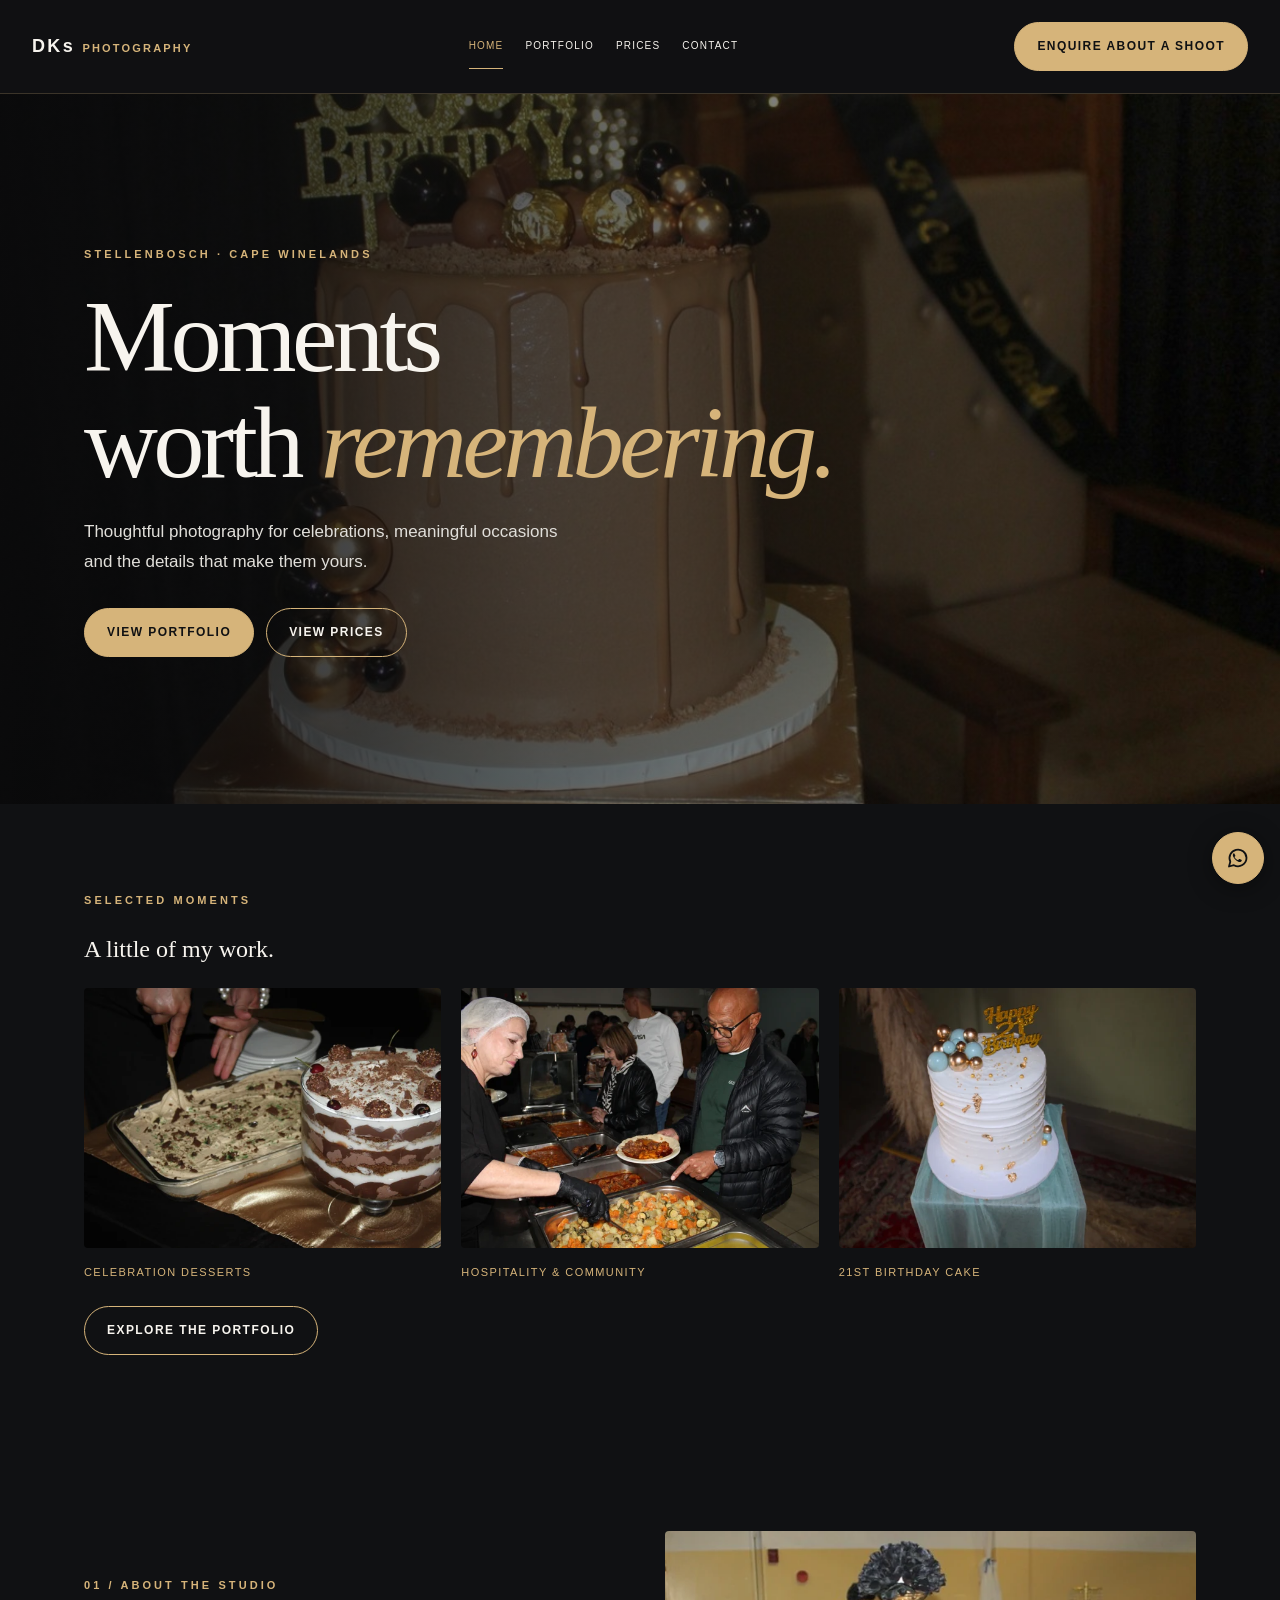
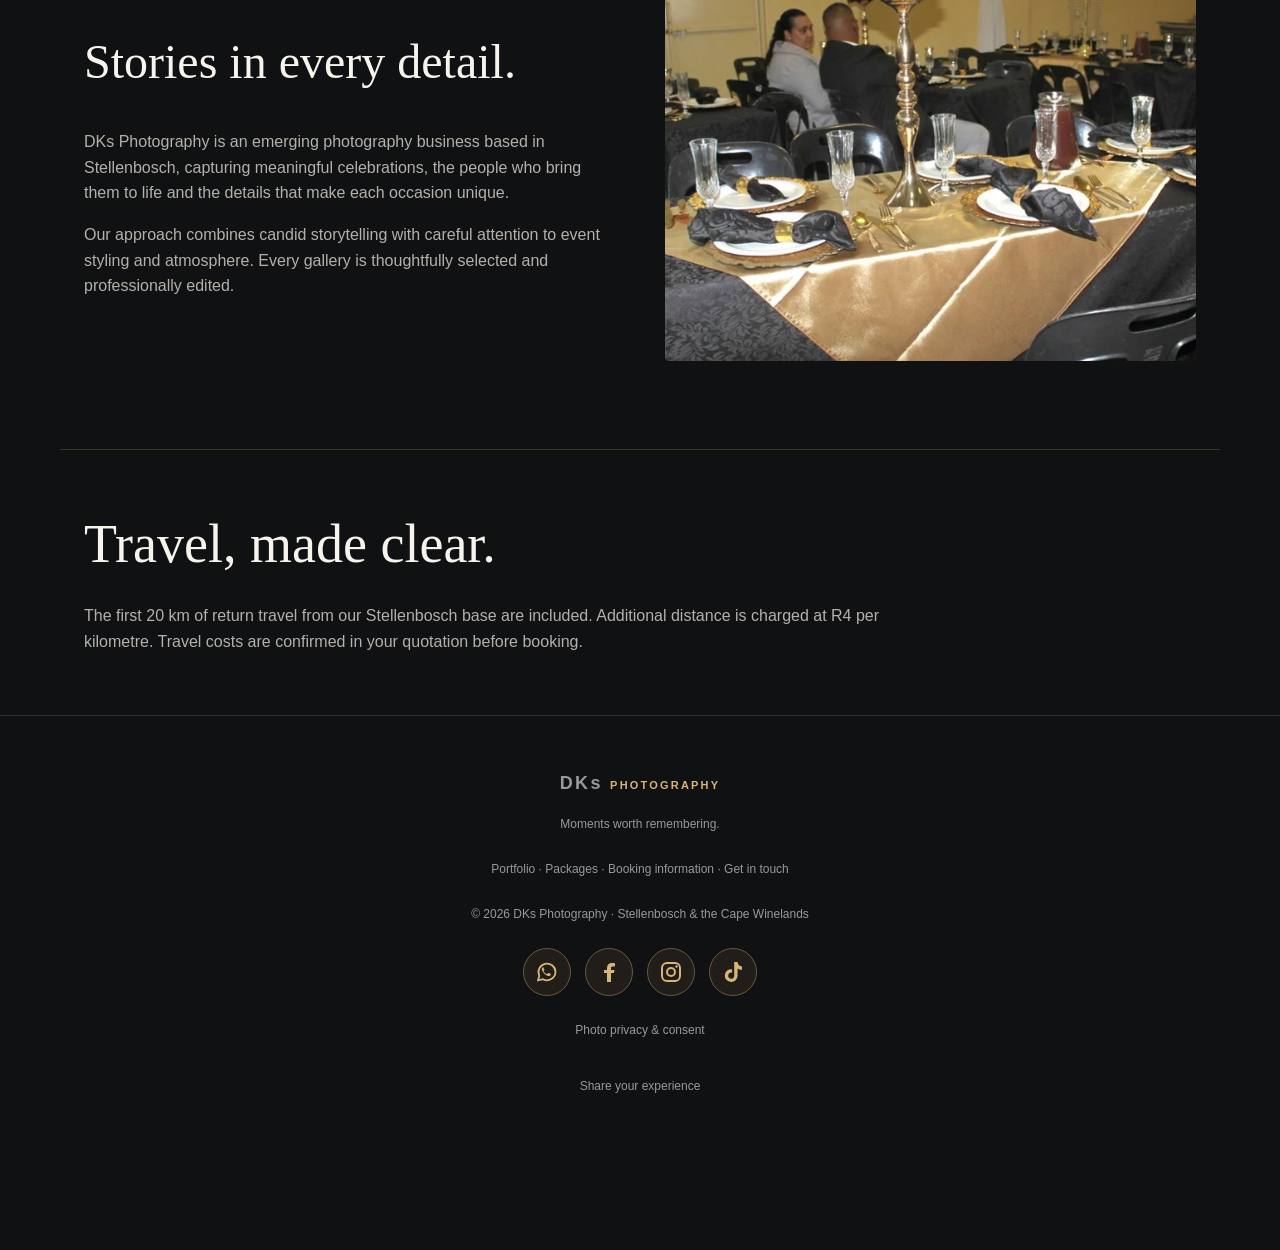
==== commit 838495fd: "Simplify photography browsing, quote travel and enquiry handoffs" ====
--- a/index.html
+++ b/index.html
@@ -1 +1,2 @@
-<!doctype html><html lang="en-ZA"><head><meta charset="utf-8"><meta name="viewport" content="width=device-width,initial-scale=1"><meta name="theme-color" content="#101113"><meta name="description" content="DKs Photography home — thoughtful event, wedding, portrait and brand photography in Stellenbosch and the Cape Winelands."><title>Home | DKs Photography</title><link rel="icon" href="assets/favicon.svg" type="image/svg+xml"><link rel="stylesheet" href="assets/styles.css?v=20261110-reference"><script src="assets/config.js?v=20261106-privacy" defer></script><script src="assets/references.js?v=20261110-messages" defer></script><script src="assets/site.js?v=20261110-messages" defer></script><link rel="canonical" href="https://wdominick920-del.github.io/Dks-fotos/index.html"><meta property="og:url" content="https://wdominick920-del.github.io/Dks-fotos/index.html"><meta property="og:type" content="website"><meta property="og:title" content="Home | DKs Photography"><meta property="og:description" content="DKs Photography home — thoughtful event, wedding, portrait and brand photography in Stellenbosch and the Cape Winelands."><meta property="og:image" content="https://wdominick920-del.github.io/Dks-fotos/assets/photo-47668818cc10.jpg"></head><body><a class="skip-link" href="#main">Skip to content</a><header><div class="nav"><a class="logo" href="index.html" aria-label="DKs Photography home">DKs <span>PHOTOGRAPHY</span></a><button aria-label="Toggle main navigation" class="menu-toggle" aria-expanded="false" aria-controls="primary-nav">Menu <span aria-hidden="true">☰</span></button><nav id="primary-nav" aria-label="Main navigation"><a href="index.html" aria-current="page">Home</a><a href="portfolio.html">Portfolio</a><a href="packages.html">Packages</a><a href="quote.html">Quote calculator</a><a href="booking.html">Booking info</a><a href="contact.html">Contact</a></nav><a class="btn nav-cta" href="contact.html">Let’s talk ↗</a></div></header><main id="main"><section class="hero" data-view="home" id="home"><div class="hero-inner"><div class="eyebrow">Stellenbosch · Cape Winelands</div><h1>Moments<br/>worth <em>remembering.</em></h1><p>Thoughtful photography for celebrations, meaningful occasions and the details that make them yours.</p><div class="hero-actions"><a class="btn" href="portfolio.html">Explore portfolio</a><a class="btn outline" href="packages.html">View packages</a></div></div></section><section class="wrap"><div class="eyebrow">SELECTED MOMENTS</div><h2>A little of my work.</h2><div class="featured-grid"><figure class="photo photo-0"><img srcset="assets/photo-7fd938675425-640.webp 640w, assets/photo-7fd938675425-1280.webp 1280w" sizes="(max-width: 650px) 100vw, 50vw" width="2048" height="1365" decoding="async" alt="Dessert table at a celebration" loading="lazy" src="assets/photo-7fd938675425.jpg"/><figcaption>Event styling</figcaption></figure><figure class="photo photo-1"><img srcset="assets/photo-883bf5cc299d-640.webp 640w, assets/photo-883bf5cc299d-1280.webp 1280w" sizes="(max-width: 650px) 100vw, 50vw" width="2048" height="1365" decoding="async" alt="Guests enjoying the event buffet" loading="lazy" src="assets/photo-883bf5cc299d.jpg"/><figcaption>Birthday details</figcaption></figure><figure class="photo photo-2"><img srcset="assets/photo-1a4375bd364d-640.webp 640w, assets/photo-1a4375bd364d-1280.webp 1280w" sizes="(max-width: 650px) 100vw, 50vw" width="1600" height="1066" decoding="async" alt="Elegant 21st birthday cake" loading="lazy" src="assets/photo-1a4375bd364d.jpg"/><figcaption>Dessert &amp; hospitality</figcaption></figure></div><a class="btn outline" href="portfolio.html">Explore the portfolio</a></section><section class="wrap landing-links" data-view="home" id="explore"><div class="eyebrow">EXPLORE DKs PHOTOGRAPHY</div><h2>Everything you need, in one place.</h2><p>Browse real work, find the right photography package and build a personalised estimate before enquiring.</p><div class="landing-grid"><a class="landing-card" href="portfolio.html"><span class="card-number">01</span><h3>Our portfolio</h3><p>Explore selected celebrations and event details.</p><span class="card-arrow">Explore →</span></a><a class="landing-card" href="packages.html"><span class="card-number">02</span><h3>Photography packages</h3><p>Compare coverage, edited images and introductory prices.</p><span class="card-arrow">Explore →</span></a><a class="landing-card" href="quote.html"><span class="card-number">03</span><h3>Quote calculator</h3><p>Choose your coverage, add extras and build a personalised estimate.</p><span class="card-arrow">Build your quote →</span></a><a class="landing-card" href="booking.html"><span class="card-number">04</span><h3>Booking information</h3><p>Review payments, delivery, travel and usage terms.</p><span class="card-arrow">Explore →</span></a><a class="landing-card" href="contact.html"><span class="card-number">05</span><h3>Get in touch</h3><p>Send an enquiry or discuss a custom booking.</p><span class="card-arrow">Explore →</span></a></div></section><section class="wrap about" data-view="home"><div><div class="eyebrow">01 / About the studio</div><h2>Stories in every detail.</h2><p class="lead">DKs Photography is an emerging photography business based in Stellenbosch, capturing meaningful celebrations, the people who bring them to life and the details that make each occasion unique.</p><p class="lead">Our approach combines candid storytelling with careful attention to event styling and atmosphere. Every gallery is thoughtfully selected and professionally edited.</p></div><img srcset="assets/photo-38b8981ca8ee-640.webp 640w, assets/photo-38b8981ca8ee-1280.webp 1280w" sizes="(max-width: 650px) 100vw, 50vw" width="646" height="654" decoding="async" alt="Elegant event table photographed by DKs Photography" src="assets/photo-38b8981ca8ee.jpg"/></section><section class="wrap travel-policy"><h2>Travel, made clear.</h2><p data-travel-policy>The first 20 km of return travel from our Stellenbosch base are included. Additional distance is charged at R4 per kilometre. Travel costs are confirmed in your quotation before booking.</p></section></main><footer><a class="logo" href="index.html">DKs <span>PHOTOGRAPHY</span></a><p>Moments worth remembering.</p><div><a href="portfolio.html">Portfolio</a> · <a href="packages.html">Packages</a> · <a href="booking.html">Booking information</a> · <a href="contact.html">Get in touch</a></div><p>© 2026 DKs Photography · Stellenbosch &amp; the Cape Winelands</p><div class="social-links"><a href="https://wa.me/27711833906" target="_blank" rel="noopener noreferrer" aria-label="WhatsApp DKs Photography: 071 183 3906" title="WhatsApp DKs Photography: 071 183 3906" class="social-icon-link"><svg class="social-logo" viewBox="0 0 24 24" width="24" height="24" aria-hidden="true" focusable="false"><path d="M20.5 11.7a8.5 8.5 0 0 1-12.6 7.5L3 20.5l1.3-4.8a8.5 8.5 0 1 1 16.2-4z" fill="none" stroke="currentColor" stroke-width="1.8" stroke-linejoin="round"/><path d="M8.3 7.5c-.4-.2-.7-.2-1 .2-.8.9-.5 2.3.4 3.7 1 1.7 2.4 3.1 4.2 4 .9.5 2 .8 2.7.5.7-.3 1.2-1.1 1.2-1.6 0-.2-.2-.3-.5-.5l-1.7-.8c-.3-.1-.5-.1-.7.2l-.7.8c-.2.2-.4.1-.6 0-1.2-.6-2.2-1.4-2.9-2.6-.2-.3-.2-.4 0-.6l.5-.6c.2-.2.2-.5.1-.7z" fill="currentColor"/></svg></a><a href="https://www.facebook.com/profile.php?id=61596305489617" target="_blank" rel="noopener noreferrer" aria-label="DKs Photography on Facebook" title="DKs Photography on Facebook" class="social-icon-link"><svg class="social-logo" viewBox="0 0 24 24" width="24" height="24" aria-hidden="true" focusable="false"><path fill="currentColor" d="M14 22v-9h3l.5-3H14V8c0-.9.3-1.5 1.6-1.5H18V3.2c-.4-.1-1.8-.2-3-.2-3 0-5 1.8-5 5v2H7v3h3v9z"/></svg></a><a href="https://www.instagram.com/dks._.photography/" target="_blank" rel="noopener noreferrer" aria-label="DKs Photography on Instagram" title="DKs Photography on Instagram" class="social-icon-link"><svg class="social-logo" viewBox="0 0 24 24" width="24" height="24" aria-hidden="true" focusable="false"><rect x="3" y="3" width="18" height="18" rx="5" fill="none" stroke="currentColor" stroke-width="2"/><circle cx="12" cy="12" r="4" fill="none" stroke="currentColor" stroke-width="2"/><circle cx="17.5" cy="6.5" r="1.2" fill="currentColor"/></svg></a><a href="https://www.tiktok.com/@dks.photography8" target="_blank" rel="noopener noreferrer" aria-label="DKs Photography on TikTok: @dks.photography8" title="DKs Photography on TikTok: @dks.photography8" class="social-icon-link"><svg class="social-logo" viewBox="0 0 24 24" width="24" height="24" aria-hidden="true" focusable="false"><path fill="currentColor" d="M16.6 2c.2 2.4 1.5 4.3 4.4 4.5v3.4c-1.7 0-3.2-.5-4.4-1.4v7.1a6.4 6.4 0 1 1-5.5-6.3v3.5a3 3 0 1 0 2.1 2.8V2z"/></svg></a></div><p><a href="privacy.html">Photo privacy &amp; consent</a></p></footer><a class="social-icon-link floating-whatsapp" href="https://wa.me/27711833906?text=Hello%20DKs%20Photography%2C%20I%20would%20like%20to%20enquire%20about%20a%20shoot." target="_blank" rel="noopener noreferrer" aria-label="Prepare an enquiry in WhatsApp" title="Prepare an enquiry in WhatsApp"><svg class="social-logo" viewBox="0 0 24 24" width="24" height="24" aria-hidden="true" focusable="false"><path d="M20.5 11.7a8.5 8.5 0 0 1-12.6 7.5L3 20.5l1.3-4.8a8.5 8.5 0 1 1 16.2-4z" fill="none" stroke="currentColor" stroke-width="1.8" stroke-linejoin="round"/><path d="M8.3 7.5c-.4-.2-.7-.2-1 .2-.8.9-.5 2.3.4 3.7 1 1.7 2.4 3.1 4.2 4 .9.5 2 .8 2.7.5.7-.3 1.2-1.1 1.2-1.6 0-.2-.2-.3-.5-.5l-1.7-.8c-.3-.1-.5-.1-.7.2l-.7.8c-.2.2-.4.1-.6 0-1.2-.6-2.2-1.4-2.9-2.6-.2-.3-.2-.4 0-.6l.5-.6c.2-.2.2-.5.1-.7z" fill="currentColor"/></svg></a></body></html>+<!DOCTYPE html>
+<html lang="en-ZA"><head><meta charset="utf-8"><meta name="viewport" content="width=device-width,initial-scale=1"><meta name="theme-color" content="#101113"><meta name="description" content="DKs Photography home — thoughtful event, wedding, portrait and brand photography in Stellenbosch and the Cape Winelands."><title>Home | DKs Photography</title><link rel="icon" href="assets/favicon.svg" type="image/svg+xml"><link rel="stylesheet" href="assets/styles.css?v=20261112-usability"><script src="assets/config.js?v=20261106-privacy" defer></script><script src="assets/references.js?v=20261112-usability" defer></script><script src="assets/site.js?v=20261112-usability" defer></script><link rel="canonical" href="https://wdominick920-del.github.io/Dks-fotos/index.html"><meta property="og:url" content="https://wdominick920-del.github.io/Dks-fotos/index.html"><meta property="og:type" content="website"><meta property="og:title" content="Home | DKs Photography"><meta property="og:description" content="DKs Photography home — thoughtful event, wedding, portrait and brand photography in Stellenbosch and the Cape Winelands."><meta property="og:image" content="https://wdominick920-del.github.io/Dks-fotos/assets/photo-47668818cc10.jpg"></head><body><a class="skip-link" href="#main">Skip to content</a><header><div class="nav"><a class="logo" href="index.html" aria-label="DKs Photography home">DKs <span>PHOTOGRAPHY</span></a><button aria-label="Toggle main navigation" class="menu-toggle" aria-expanded="false" aria-controls="primary-nav">Menu <span aria-hidden="true">☰</span></button><nav id="primary-nav" aria-label="Main navigation"><a href="index.html" aria-current="page">Home</a><a href="portfolio.html">Portfolio</a><a href="packages.html">Prices</a><a href="contact.html">Contact</a></nav><a class="btn nav-cta" href="contact.html">Enquire about a shoot</a></div></header><main id="main"><section class="hero" data-view="home" id="home"><div class="hero-inner"><div class="eyebrow">Stellenbosch · Cape Winelands</div><h1>Moments<br>worth <em>remembering.</em></h1><p>Thoughtful photography for celebrations, meaningful occasions and the details that make them yours.</p><div class="hero-actions"><a class="btn" href="portfolio.html">View portfolio</a><a class="btn outline" href="packages.html">View prices</a></div></div></section><section class="wrap"><div class="eyebrow">SELECTED MOMENTS</div><h2>A little of my work.</h2><div class="featured-grid"><figure class="photo photo-0"><img srcset="assets/photo-7fd938675425-640.webp 640w, assets/photo-7fd938675425-1280.webp 1280w" sizes="(max-width: 650px) 100vw, 50vw" width="2048" height="1365" decoding="async" alt="Dessert table at a celebration" loading="lazy" src="assets/photo-7fd938675425.jpg"><figcaption>Celebration desserts</figcaption></figure><figure class="photo photo-1"><img srcset="assets/photo-883bf5cc299d-640.webp 640w, assets/photo-883bf5cc299d-1280.webp 1280w" sizes="(max-width: 650px) 100vw, 50vw" width="2048" height="1365" decoding="async" alt="Guests enjoying the event buffet" loading="lazy" src="assets/photo-883bf5cc299d.jpg"><figcaption>Hospitality &amp; community</figcaption></figure><figure class="photo photo-2"><img srcset="assets/photo-1a4375bd364d-640.webp 640w, assets/photo-1a4375bd364d-1280.webp 1280w" sizes="(max-width: 650px) 100vw, 50vw" width="1600" height="1066" decoding="async" alt="Elegant 21st birthday cake" loading="lazy" src="assets/photo-1a4375bd364d.jpg"><figcaption>21st birthday cake</figcaption></figure></div><a class="btn outline" href="portfolio.html">Explore the portfolio</a></section><section class="wrap about" data-view="home"><div><div class="eyebrow">01 / About the studio</div><h2>Stories in every detail.</h2><p class="lead">DKs Photography is an emerging photography business based in Stellenbosch, capturing meaningful celebrations, the people who bring them to life and the details that make each occasion unique.</p><p class="lead">Our approach combines candid storytelling with careful attention to event styling and atmosphere. Every gallery is thoughtfully selected and professionally edited.</p></div><img srcset="assets/photo-38b8981ca8ee-640.webp 640w, assets/photo-38b8981ca8ee-1280.webp 1280w" sizes="(max-width: 650px) 100vw, 50vw" width="646" height="654" decoding="async" alt="Elegant event table photographed by DKs Photography" src="assets/photo-38b8981ca8ee.jpg" loading="lazy"></section><section class="wrap travel-policy"><h2>Travel, made clear.</h2><p data-travel-policy>The first 20 km of return travel from our Stellenbosch base are included. Additional distance is charged at R4 per kilometre. Travel costs are confirmed in your quotation before booking.</p></section></main><footer><a class="logo" href="index.html">DKs <span>PHOTOGRAPHY</span></a><p>Moments worth remembering.</p><div><a href="portfolio.html">Portfolio</a> · <a href="packages.html">Packages</a> · <a href="booking.html">Booking information</a> · <a href="contact.html">Get in touch</a></div><p>© 2026 DKs Photography · Stellenbosch &amp; the Cape Winelands</p><div class="social-links"><a href="https://wa.me/27711833906" target="_blank" rel="noopener noreferrer" aria-label="WhatsApp DKs Photography: 071 183 3906" title="WhatsApp DKs Photography: 071 183 3906" class="social-icon-link"><svg class="social-logo" viewbox="0 0 24 24" width="24" height="24" aria-hidden="true" focusable="false"><path d="M20.5 11.7a8.5 8.5 0 0 1-12.6 7.5L3 20.5l1.3-4.8a8.5 8.5 0 1 1 16.2-4z" fill="none" stroke="currentColor" stroke-width="1.8" stroke-linejoin="round"></path><path d="M8.3 7.5c-.4-.2-.7-.2-1 .2-.8.9-.5 2.3.4 3.7 1 1.7 2.4 3.1 4.2 4 .9.5 2 .8 2.7.5.7-.3 1.2-1.1 1.2-1.6 0-.2-.2-.3-.5-.5l-1.7-.8c-.3-.1-.5-.1-.7.2l-.7.8c-.2.2-.4.1-.6 0-1.2-.6-2.2-1.4-2.9-2.6-.2-.3-.2-.4 0-.6l.5-.6c.2-.2.2-.5.1-.7z" fill="currentColor"></path></svg></a><a href="https://www.facebook.com/profile.php?id=61596305489617" target="_blank" rel="noopener noreferrer" aria-label="DKs Photography on Facebook" title="DKs Photography on Facebook" class="social-icon-link"><svg class="social-logo" viewbox="0 0 24 24" width="24" height="24" aria-hidden="true" focusable="false"><path fill="currentColor" d="M14 22v-9h3l.5-3H14V8c0-.9.3-1.5 1.6-1.5H18V3.2c-.4-.1-1.8-.2-3-.2-3 0-5 1.8-5 5v2H7v3h3v9z"></path></svg></a><a href="https://www.instagram.com/dks._.photography/" target="_blank" rel="noopener noreferrer" aria-label="DKs Photography on Instagram" title="DKs Photography on Instagram" class="social-icon-link"><svg class="social-logo" viewbox="0 0 24 24" width="24" height="24" aria-hidden="true" focusable="false"><rect x="3" y="3" width="18" height="18" rx="5" fill="none" stroke="currentColor" stroke-width="2"></rect><circle cx="12" cy="12" r="4" fill="none" stroke="currentColor" stroke-width="2"></circle><circle cx="17.5" cy="6.5" r="1.2" fill="currentColor"></circle></svg></a><a href="https://www.tiktok.com/@dks.photography8" target="_blank" rel="noopener noreferrer" aria-label="DKs Photography on TikTok: @dks.photography8" title="DKs Photography on TikTok: @dks.photography8" class="social-icon-link"><svg class="social-logo" viewbox="0 0 24 24" width="24" height="24" aria-hidden="true" focusable="false"><path fill="currentColor" d="M16.6 2c.2 2.4 1.5 4.3 4.4 4.5v3.4c-1.7 0-3.2-.5-4.4-1.4v7.1a6.4 6.4 0 1 1-5.5-6.3v3.5a3 3 0 1 0 2.1 2.8V2z"></path></svg></a></div><p><a href="privacy.html">Photo privacy &amp; consent</a></p><p><a href="review.html">Share your experience</a></p></footer><a class="social-icon-link floating-whatsapp" href="https://wa.me/27711833906?text=Hello%20DKs%20Photography%2C%20I%20would%20like%20to%20enquire%20about%20a%20shoot." target="_blank" rel="noopener noreferrer" aria-label="Prepare an enquiry in WhatsApp" title="Prepare an enquiry in WhatsApp"><svg class="social-logo" viewbox="0 0 24 24" width="24" height="24" aria-hidden="true" focusable="false"><path d="M20.5 11.7a8.5 8.5 0 0 1-12.6 7.5L3 20.5l1.3-4.8a8.5 8.5 0 1 1 16.2-4z" fill="none" stroke="currentColor" stroke-width="1.8" stroke-linejoin="round"></path><path d="M8.3 7.5c-.4-.2-.7-.2-1 .2-.8.9-.5 2.3.4 3.7 1 1.7 2.4 3.1 4.2 4 .9.5 2 .8 2.7.5.7-.3 1.2-1.1 1.2-1.6 0-.2-.2-.3-.5-.5l-1.7-.8c-.3-.1-.5-.1-.7.2l-.7.8c-.2.2-.4.1-.6 0-1.2-.6-2.2-1.4-2.9-2.6-.2-.3-.2-.4 0-.6l.5-.6c.2-.2.2-.5.1-.7z" fill="currentColor"></path></svg></a></body></html>
--- a/assets/styles.css
+++ b/assets/styles.css
@@ -43,3 +43,18 @@
 .contact-service-picker .service-option-copy strong{font-size:16px}.contact-service-picker .service-option-copy small{font-size:13px}
 .gmail-logo{width:24px;height:24px;flex-shrink:0;display:inline-block;vertical-align:middle}.gmail-link{display:inline-flex;align-items:center;gap:10px;max-width:100%;overflow-wrap:anywhere;min-height:44px}.email-app-fallback{display:inline-flex;align-items:center;min-height:44px;font-size:13px;color:var(--gold);text-decoration:underline;text-underline-offset:4px}.contact-details>a.gmail-link{display:flex;font-size:clamp(13px,3.7vw,16px);word-break:break-word}.gmail-link:focus-visible,.email-app-fallback:focus-visible{outline:2px solid var(--gold);outline-offset:4px}.privacy-page .gmail-link{flex-wrap:wrap}
 .gmail-logo{width:26px;height:26px;box-sizing:content-box;padding:6px;border-radius:10px;background:#fff;box-shadow:0 2px 8px #0002;vertical-align:middle}.gmail-link{gap:12px}.reference-panel{border:1px solid #77603f;border-radius:22px;background:linear-gradient(135deg,#30291f,#191a1c);padding:22px;margin-bottom:24px}.reference-panel output{display:block;overflow-wrap:anywhere;font-family:ui-monospace,monospace;font-size:16px;color:#f0cf97;letter-spacing:.03em;margin:14px 0}.reference-panel p{font-size:13px;color:var(--muted);line-height:1.8}.reference-panel a,.reference-panel button{display:inline-flex;align-items:center;min-height:44px;color:var(--gold);font:inherit;font-size:13px}.reference-panel button{border:1px solid #8b724c;border-radius:999px;background:transparent;padding:10px 14px;cursor:pointer}.reference-panel a{text-decoration:underline;text-underline-offset:4px}#reference-consent-form .btn{margin-top:20px}#reference-consent-status{color:var(--gold);line-height:1.8}
+
+/* Simpler journeys, retaining the studio's black and gold palette. */
+input,select,textarea{font-size:16px}
+summary{cursor:pointer;min-height:44px;padding:12px 0;color:var(--gold);font-weight:600}
+details{min-width:0}details>textarea{width:100%;box-sizing:border-box}details[open]>summary{margin-bottom:12px}
+#enquiry-reference{margin-top:24px}#enquiry-reference>summary{font-size:1.1rem}
+.secondary-permission{margin-top:24px;padding-top:18px;border-top:1px solid #d6b47a44}
+.email-link{overflow-wrap:anywhere}.action-row>a,.action-row>button,.privacy-navigation>a{min-height:44px}
+.contact-details img{max-height:200px;object-fit:cover}.contact-details h2{font-size:1.65rem}
+#enquiry-drafts details{flex-basis:100%}.quote-actions .btn{white-space:normal;text-align:center}
+#portfolio .action-row{margin-top:28px}.behind-lens{border-top:1px solid #d6b47a44}
+.privacy-notice details{border-top:1px solid #d6b47a44;padding:8px 0}
+@media(max-width:767px){.contact-layout{display:flex;flex-direction:column}.contact-details{width:100%;box-sizing:border-box}.contact-details img,.contact-details .note{display:none}.contact-details h2{display:none}.contact-details p{margin:8px 0}.contact-details .social-links{margin:10px 0}.hero{min-height:65vh}.wrap{padding-top:40px;padding-bottom:40px}.contact-page .section-heading{margin-bottom:24px}}
+@media(prefers-reduced-motion:reduce){html{scroll-behavior:auto}*,*::before,*::after{animation-duration:.01ms!important;transition-duration:.01ms!important}}
+form label,form legend{font-size:16px}footer a:not(.logo),#primary-nav a{display:inline-flex;align-items:center;min-height:44px}.prices-quote-link{margin-top:20px}.email-app-fallback{display:inline-flex;align-items:center;min-height:44px}
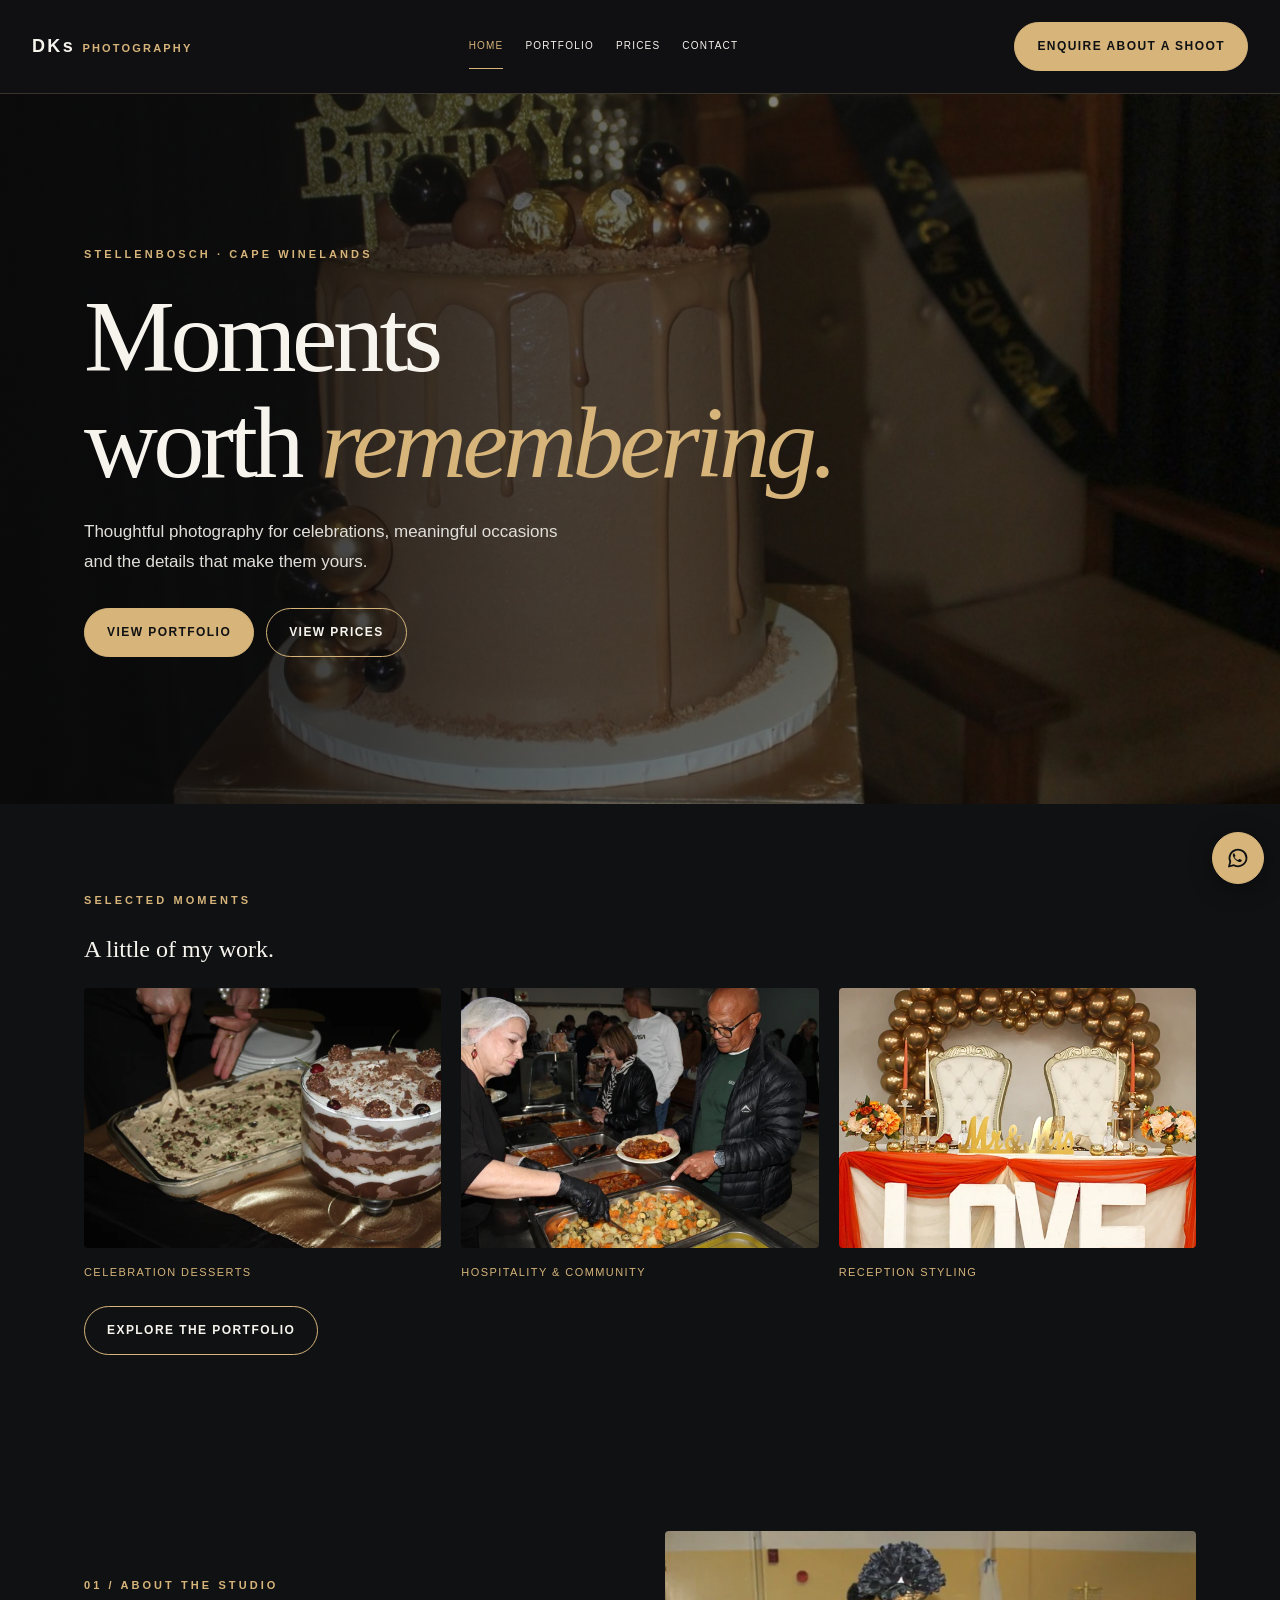
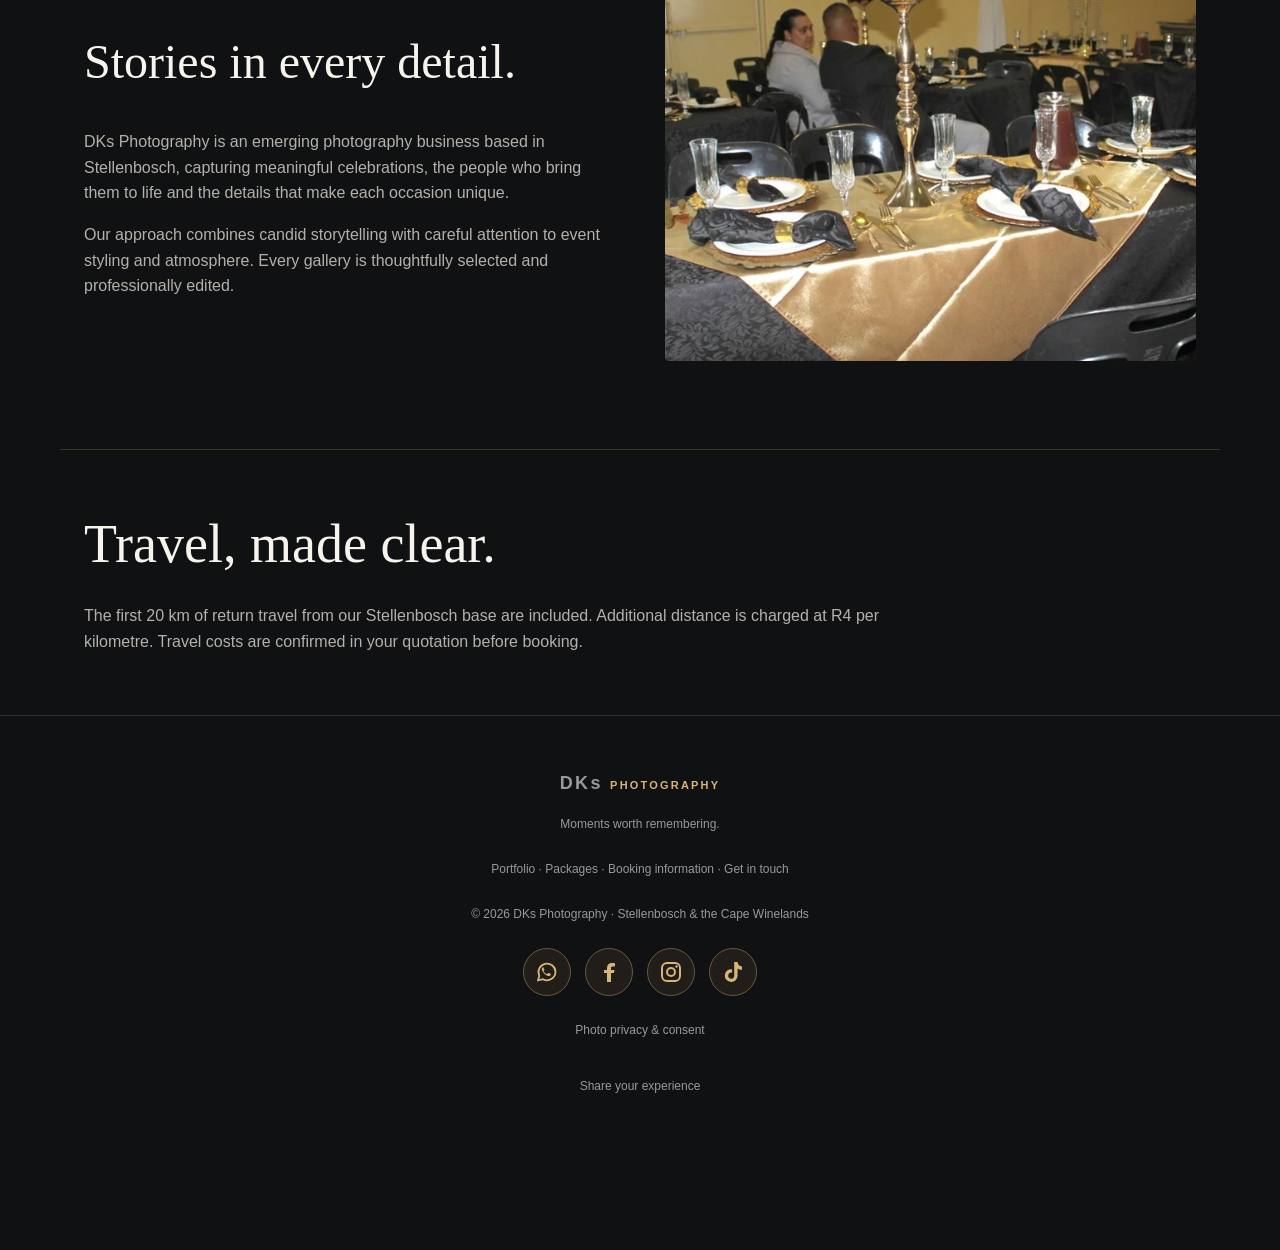
==== commit 226a0749: "Add supplied wedding photographs and complete usability release" ====
--- a/index.html
+++ b/index.html
@@ -1,2 +1,2 @@
 <!DOCTYPE html>
-<html lang="en-ZA"><head><meta charset="utf-8"><meta name="viewport" content="width=device-width,initial-scale=1"><meta name="theme-color" content="#101113"><meta name="description" content="DKs Photography home — thoughtful event, wedding, portrait and brand photography in Stellenbosch and the Cape Winelands."><title>Home | DKs Photography</title><link rel="icon" href="assets/favicon.svg" type="image/svg+xml"><link rel="stylesheet" href="assets/styles.css?v=20261112-usability"><script src="assets/config.js?v=20261106-privacy" defer></script><script src="assets/references.js?v=20261112-usability" defer></script><script src="assets/site.js?v=20261112-usability" defer></script><link rel="canonical" href="https://wdominick920-del.github.io/Dks-fotos/index.html"><meta property="og:url" content="https://wdominick920-del.github.io/Dks-fotos/index.html"><meta property="og:type" content="website"><meta property="og:title" content="Home | DKs Photography"><meta property="og:description" content="DKs Photography home — thoughtful event, wedding, portrait and brand photography in Stellenbosch and the Cape Winelands."><meta property="og:image" content="https://wdominick920-del.github.io/Dks-fotos/assets/photo-47668818cc10.jpg"></head><body><a class="skip-link" href="#main">Skip to content</a><header><div class="nav"><a class="logo" href="index.html" aria-label="DKs Photography home">DKs <span>PHOTOGRAPHY</span></a><button aria-label="Toggle main navigation" class="menu-toggle" aria-expanded="false" aria-controls="primary-nav">Menu <span aria-hidden="true">☰</span></button><nav id="primary-nav" aria-label="Main navigation"><a href="index.html" aria-current="page">Home</a><a href="portfolio.html">Portfolio</a><a href="packages.html">Prices</a><a href="contact.html">Contact</a></nav><a class="btn nav-cta" href="contact.html">Enquire about a shoot</a></div></header><main id="main"><section class="hero" data-view="home" id="home"><div class="hero-inner"><div class="eyebrow">Stellenbosch · Cape Winelands</div><h1>Moments<br>worth <em>remembering.</em></h1><p>Thoughtful photography for celebrations, meaningful occasions and the details that make them yours.</p><div class="hero-actions"><a class="btn" href="portfolio.html">View portfolio</a><a class="btn outline" href="packages.html">View prices</a></div></div></section><section class="wrap"><div class="eyebrow">SELECTED MOMENTS</div><h2>A little of my work.</h2><div class="featured-grid"><figure class="photo photo-0"><img srcset="assets/photo-7fd938675425-640.webp 640w, assets/photo-7fd938675425-1280.webp 1280w" sizes="(max-width: 650px) 100vw, 50vw" width="2048" height="1365" decoding="async" alt="Dessert table at a celebration" loading="lazy" src="assets/photo-7fd938675425.jpg"><figcaption>Celebration desserts</figcaption></figure><figure class="photo photo-1"><img srcset="assets/photo-883bf5cc299d-640.webp 640w, assets/photo-883bf5cc299d-1280.webp 1280w" sizes="(max-width: 650px) 100vw, 50vw" width="2048" height="1365" decoding="async" alt="Guests enjoying the event buffet" loading="lazy" src="assets/photo-883bf5cc299d.jpg"><figcaption>Hospitality &amp; community</figcaption></figure><figure class="photo photo-2"><img srcset="assets/photo-1a4375bd364d-640.webp 640w, assets/photo-1a4375bd364d-1280.webp 1280w" sizes="(max-width: 650px) 100vw, 50vw" width="1600" height="1066" decoding="async" alt="Elegant 21st birthday cake" loading="lazy" src="assets/photo-1a4375bd364d.jpg"><figcaption>21st birthday cake</figcaption></figure></div><a class="btn outline" href="portfolio.html">Explore the portfolio</a></section><section class="wrap about" data-view="home"><div><div class="eyebrow">01 / About the studio</div><h2>Stories in every detail.</h2><p class="lead">DKs Photography is an emerging photography business based in Stellenbosch, capturing meaningful celebrations, the people who bring them to life and the details that make each occasion unique.</p><p class="lead">Our approach combines candid storytelling with careful attention to event styling and atmosphere. Every gallery is thoughtfully selected and professionally edited.</p></div><img srcset="assets/photo-38b8981ca8ee-640.webp 640w, assets/photo-38b8981ca8ee-1280.webp 1280w" sizes="(max-width: 650px) 100vw, 50vw" width="646" height="654" decoding="async" alt="Elegant event table photographed by DKs Photography" src="assets/photo-38b8981ca8ee.jpg" loading="lazy"></section><section class="wrap travel-policy"><h2>Travel, made clear.</h2><p data-travel-policy>The first 20 km of return travel from our Stellenbosch base are included. Additional distance is charged at R4 per kilometre. Travel costs are confirmed in your quotation before booking.</p></section></main><footer><a class="logo" href="index.html">DKs <span>PHOTOGRAPHY</span></a><p>Moments worth remembering.</p><div><a href="portfolio.html">Portfolio</a> · <a href="packages.html">Packages</a> · <a href="booking.html">Booking information</a> · <a href="contact.html">Get in touch</a></div><p>© 2026 DKs Photography · Stellenbosch &amp; the Cape Winelands</p><div class="social-links"><a href="https://wa.me/27711833906" target="_blank" rel="noopener noreferrer" aria-label="WhatsApp DKs Photography: 071 183 3906" title="WhatsApp DKs Photography: 071 183 3906" class="social-icon-link"><svg class="social-logo" viewbox="0 0 24 24" width="24" height="24" aria-hidden="true" focusable="false"><path d="M20.5 11.7a8.5 8.5 0 0 1-12.6 7.5L3 20.5l1.3-4.8a8.5 8.5 0 1 1 16.2-4z" fill="none" stroke="currentColor" stroke-width="1.8" stroke-linejoin="round"></path><path d="M8.3 7.5c-.4-.2-.7-.2-1 .2-.8.9-.5 2.3.4 3.7 1 1.7 2.4 3.1 4.2 4 .9.5 2 .8 2.7.5.7-.3 1.2-1.1 1.2-1.6 0-.2-.2-.3-.5-.5l-1.7-.8c-.3-.1-.5-.1-.7.2l-.7.8c-.2.2-.4.1-.6 0-1.2-.6-2.2-1.4-2.9-2.6-.2-.3-.2-.4 0-.6l.5-.6c.2-.2.2-.5.1-.7z" fill="currentColor"></path></svg></a><a href="https://www.facebook.com/profile.php?id=61596305489617" target="_blank" rel="noopener noreferrer" aria-label="DKs Photography on Facebook" title="DKs Photography on Facebook" class="social-icon-link"><svg class="social-logo" viewbox="0 0 24 24" width="24" height="24" aria-hidden="true" focusable="false"><path fill="currentColor" d="M14 22v-9h3l.5-3H14V8c0-.9.3-1.5 1.6-1.5H18V3.2c-.4-.1-1.8-.2-3-.2-3 0-5 1.8-5 5v2H7v3h3v9z"></path></svg></a><a href="https://www.instagram.com/dks._.photography/" target="_blank" rel="noopener noreferrer" aria-label="DKs Photography on Instagram" title="DKs Photography on Instagram" class="social-icon-link"><svg class="social-logo" viewbox="0 0 24 24" width="24" height="24" aria-hidden="true" focusable="false"><rect x="3" y="3" width="18" height="18" rx="5" fill="none" stroke="currentColor" stroke-width="2"></rect><circle cx="12" cy="12" r="4" fill="none" stroke="currentColor" stroke-width="2"></circle><circle cx="17.5" cy="6.5" r="1.2" fill="currentColor"></circle></svg></a><a href="https://www.tiktok.com/@dks.photography8" target="_blank" rel="noopener noreferrer" aria-label="DKs Photography on TikTok: @dks.photography8" title="DKs Photography on TikTok: @dks.photography8" class="social-icon-link"><svg class="social-logo" viewbox="0 0 24 24" width="24" height="24" aria-hidden="true" focusable="false"><path fill="currentColor" d="M16.6 2c.2 2.4 1.5 4.3 4.4 4.5v3.4c-1.7 0-3.2-.5-4.4-1.4v7.1a6.4 6.4 0 1 1-5.5-6.3v3.5a3 3 0 1 0 2.1 2.8V2z"></path></svg></a></div><p><a href="privacy.html">Photo privacy &amp; consent</a></p><p><a href="review.html">Share your experience</a></p></footer><a class="social-icon-link floating-whatsapp" href="https://wa.me/27711833906?text=Hello%20DKs%20Photography%2C%20I%20would%20like%20to%20enquire%20about%20a%20shoot." target="_blank" rel="noopener noreferrer" aria-label="Prepare an enquiry in WhatsApp" title="Prepare an enquiry in WhatsApp"><svg class="social-logo" viewbox="0 0 24 24" width="24" height="24" aria-hidden="true" focusable="false"><path d="M20.5 11.7a8.5 8.5 0 0 1-12.6 7.5L3 20.5l1.3-4.8a8.5 8.5 0 1 1 16.2-4z" fill="none" stroke="currentColor" stroke-width="1.8" stroke-linejoin="round"></path><path d="M8.3 7.5c-.4-.2-.7-.2-1 .2-.8.9-.5 2.3.4 3.7 1 1.7 2.4 3.1 4.2 4 .9.5 2 .8 2.7.5.7-.3 1.2-1.1 1.2-1.6 0-.2-.2-.3-.5-.5l-1.7-.8c-.3-.1-.5-.1-.7.2l-.7.8c-.2.2-.4.1-.6 0-1.2-.6-2.2-1.4-2.9-2.6-.2-.3-.2-.4 0-.6l.5-.6c.2-.2.2-.5.1-.7z" fill="currentColor"></path></svg></a></body></html>+<html lang="en-ZA"><head><meta charset="utf-8"><meta name="viewport" content="width=device-width,initial-scale=1"><meta name="theme-color" content="#101113"><meta name="description" content="DKs Photography home — thoughtful event, wedding, portrait and brand photography in Stellenbosch and the Cape Winelands."><title>Home | DKs Photography</title><link rel="icon" href="assets/favicon.svg" type="image/svg+xml"><link rel="stylesheet" href="assets/styles.css?v=20261112-usability"><script src="assets/config.js?v=20261106-privacy" defer></script><script src="assets/references.js?v=20261112-usability" defer></script><script src="assets/site.js?v=20261112-usability" defer></script><link rel="canonical" href="https://wdominick920-del.github.io/Dks-fotos/index.html"><meta property="og:url" content="https://wdominick920-del.github.io/Dks-fotos/index.html"><meta property="og:type" content="website"><meta property="og:title" content="Home | DKs Photography"><meta property="og:description" content="DKs Photography home — thoughtful event, wedding, portrait and brand photography in Stellenbosch and the Cape Winelands."><meta property="og:image" content="https://wdominick920-del.github.io/Dks-fotos/assets/photo-47668818cc10.jpg"></head><body><a class="skip-link" href="#main">Skip to content</a><header><div class="nav"><a class="logo" href="index.html" aria-label="DKs Photography home">DKs <span>PHOTOGRAPHY</span></a><button aria-label="Toggle main navigation" class="menu-toggle" aria-expanded="false" aria-controls="primary-nav">Menu <span aria-hidden="true">☰</span></button><nav id="primary-nav" aria-label="Main navigation"><a href="index.html" aria-current="page">Home</a><a href="portfolio.html">Portfolio</a><a href="packages.html">Prices</a><a href="contact.html">Contact</a></nav><a class="btn nav-cta" href="contact.html">Enquire about a shoot</a></div></header><main id="main"><section class="hero" data-view="home" id="home"><div class="hero-inner"><div class="eyebrow">Stellenbosch · Cape Winelands</div><h1>Moments<br>worth <em>remembering.</em></h1><p>Thoughtful photography for celebrations, meaningful occasions and the details that make them yours.</p><div class="hero-actions"><a class="btn" href="portfolio.html">View portfolio</a><a class="btn outline" href="packages.html">View prices</a></div></div></section><section class="wrap"><div class="eyebrow">SELECTED MOMENTS</div><h2>A little of my work.</h2><div class="featured-grid"><figure class="photo photo-0"><img srcset="assets/photo-7fd938675425-640.webp 640w, assets/photo-7fd938675425-1280.webp 1280w" sizes="(max-width: 650px) 100vw, 50vw" width="2048" height="1365" decoding="async" alt="Dessert table at a celebration" loading="lazy" src="assets/photo-7fd938675425.jpg"><figcaption>Celebration desserts</figcaption></figure><figure class="photo photo-1"><img srcset="assets/photo-883bf5cc299d-640.webp 640w, assets/photo-883bf5cc299d-1280.webp 1280w" sizes="(max-width: 650px) 100vw, 50vw" width="2048" height="1365" decoding="async" alt="Guests enjoying the event buffet" loading="lazy" src="assets/photo-883bf5cc299d.jpg"><figcaption>Hospitality &amp; community</figcaption></figure><figure class="photo"><img src="assets/wedding-sweetheart-table.jpg" srcset="assets/wedding-sweetheart-table-640.webp 640w, assets/wedding-sweetheart-table-1280.webp 1280w" sizes="(max-width: 650px) 100vw, 33vw" data-full="assets/wedding-sweetheart-table-1920.webp" width="2532" height="2669" loading="lazy" decoding="async" alt="White ornate chairs and gold balloons behind an orange-draped sweetheart table with LOVE letters"><figcaption>Reception styling</figcaption></figure></div><a class="btn outline" href="portfolio.html">Explore the portfolio</a></section><section class="wrap about" data-view="home"><div><div class="eyebrow">01 / About the studio</div><h2>Stories in every detail.</h2><p class="lead">DKs Photography is an emerging photography business based in Stellenbosch, capturing meaningful celebrations, the people who bring them to life and the details that make each occasion unique.</p><p class="lead">Our approach combines candid storytelling with careful attention to event styling and atmosphere. Every gallery is thoughtfully selected and professionally edited.</p></div><img srcset="assets/photo-38b8981ca8ee-640.webp 640w, assets/photo-38b8981ca8ee-1280.webp 1280w" sizes="(max-width: 650px) 100vw, 50vw" width="646" height="654" decoding="async" alt="Elegant event table photographed by DKs Photography" src="assets/photo-38b8981ca8ee.jpg" loading="lazy"></section><section class="wrap travel-policy"><h2>Travel, made clear.</h2><p data-travel-policy>The first 20 km of return travel from our Stellenbosch base are included. Additional distance is charged at R4 per kilometre. Travel costs are confirmed in your quotation before booking.</p></section></main><footer><a class="logo" href="index.html">DKs <span>PHOTOGRAPHY</span></a><p>Moments worth remembering.</p><div><a href="portfolio.html">Portfolio</a> · <a href="packages.html">Packages</a> · <a href="booking.html">Booking information</a> · <a href="contact.html">Get in touch</a></div><p>© 2026 DKs Photography · Stellenbosch &amp; the Cape Winelands</p><div class="social-links"><a href="https://wa.me/27711833906" target="_blank" rel="noopener noreferrer" aria-label="WhatsApp DKs Photography: 071 183 3906" title="WhatsApp DKs Photography: 071 183 3906" class="social-icon-link"><svg class="social-logo" viewbox="0 0 24 24" width="24" height="24" aria-hidden="true" focusable="false"><path d="M20.5 11.7a8.5 8.5 0 0 1-12.6 7.5L3 20.5l1.3-4.8a8.5 8.5 0 1 1 16.2-4z" fill="none" stroke="currentColor" stroke-width="1.8" stroke-linejoin="round"></path><path d="M8.3 7.5c-.4-.2-.7-.2-1 .2-.8.9-.5 2.3.4 3.7 1 1.7 2.4 3.1 4.2 4 .9.5 2 .8 2.7.5.7-.3 1.2-1.1 1.2-1.6 0-.2-.2-.3-.5-.5l-1.7-.8c-.3-.1-.5-.1-.7.2l-.7.8c-.2.2-.4.1-.6 0-1.2-.6-2.2-1.4-2.9-2.6-.2-.3-.2-.4 0-.6l.5-.6c.2-.2.2-.5.1-.7z" fill="currentColor"></path></svg></a><a href="https://www.facebook.com/profile.php?id=61596305489617" target="_blank" rel="noopener noreferrer" aria-label="DKs Photography on Facebook" title="DKs Photography on Facebook" class="social-icon-link"><svg class="social-logo" viewbox="0 0 24 24" width="24" height="24" aria-hidden="true" focusable="false"><path fill="currentColor" d="M14 22v-9h3l.5-3H14V8c0-.9.3-1.5 1.6-1.5H18V3.2c-.4-.1-1.8-.2-3-.2-3 0-5 1.8-5 5v2H7v3h3v9z"></path></svg></a><a href="https://www.instagram.com/dks._.photography/" target="_blank" rel="noopener noreferrer" aria-label="DKs Photography on Instagram" title="DKs Photography on Instagram" class="social-icon-link"><svg class="social-logo" viewbox="0 0 24 24" width="24" height="24" aria-hidden="true" focusable="false"><rect x="3" y="3" width="18" height="18" rx="5" fill="none" stroke="currentColor" stroke-width="2"></rect><circle cx="12" cy="12" r="4" fill="none" stroke="currentColor" stroke-width="2"></circle><circle cx="17.5" cy="6.5" r="1.2" fill="currentColor"></circle></svg></a><a href="https://www.tiktok.com/@dks.photography8" target="_blank" rel="noopener noreferrer" aria-label="DKs Photography on TikTok: @dks.photography8" title="DKs Photography on TikTok: @dks.photography8" class="social-icon-link"><svg class="social-logo" viewbox="0 0 24 24" width="24" height="24" aria-hidden="true" focusable="false"><path fill="currentColor" d="M16.6 2c.2 2.4 1.5 4.3 4.4 4.5v3.4c-1.7 0-3.2-.5-4.4-1.4v7.1a6.4 6.4 0 1 1-5.5-6.3v3.5a3 3 0 1 0 2.1 2.8V2z"></path></svg></a></div><p><a href="privacy.html">Photo privacy &amp; consent</a></p><p><a href="review.html">Share your experience</a></p></footer><a class="social-icon-link floating-whatsapp" href="https://wa.me/27711833906?text=Hello%20DKs%20Photography%2C%20I%20would%20like%20to%20enquire%20about%20a%20shoot." target="_blank" rel="noopener noreferrer" aria-label="Prepare an enquiry in WhatsApp" title="Prepare an enquiry in WhatsApp"><svg class="social-logo" viewbox="0 0 24 24" width="24" height="24" aria-hidden="true" focusable="false"><path d="M20.5 11.7a8.5 8.5 0 0 1-12.6 7.5L3 20.5l1.3-4.8a8.5 8.5 0 1 1 16.2-4z" fill="none" stroke="currentColor" stroke-width="1.8" stroke-linejoin="round"></path><path d="M8.3 7.5c-.4-.2-.7-.2-1 .2-.8.9-.5 2.3.4 3.7 1 1.7 2.4 3.1 4.2 4 .9.5 2 .8 2.7.5.7-.3 1.2-1.1 1.2-1.6 0-.2-.2-.3-.5-.5l-1.7-.8c-.3-.1-.5-.1-.7.2l-.7.8c-.2.2-.4.1-.6 0-1.2-.6-2.2-1.4-2.9-2.6-.2-.3-.2-.4 0-.6l.5-.6c.2-.2.2-.5.1-.7z" fill="currentColor"></path></svg></a></body></html>
